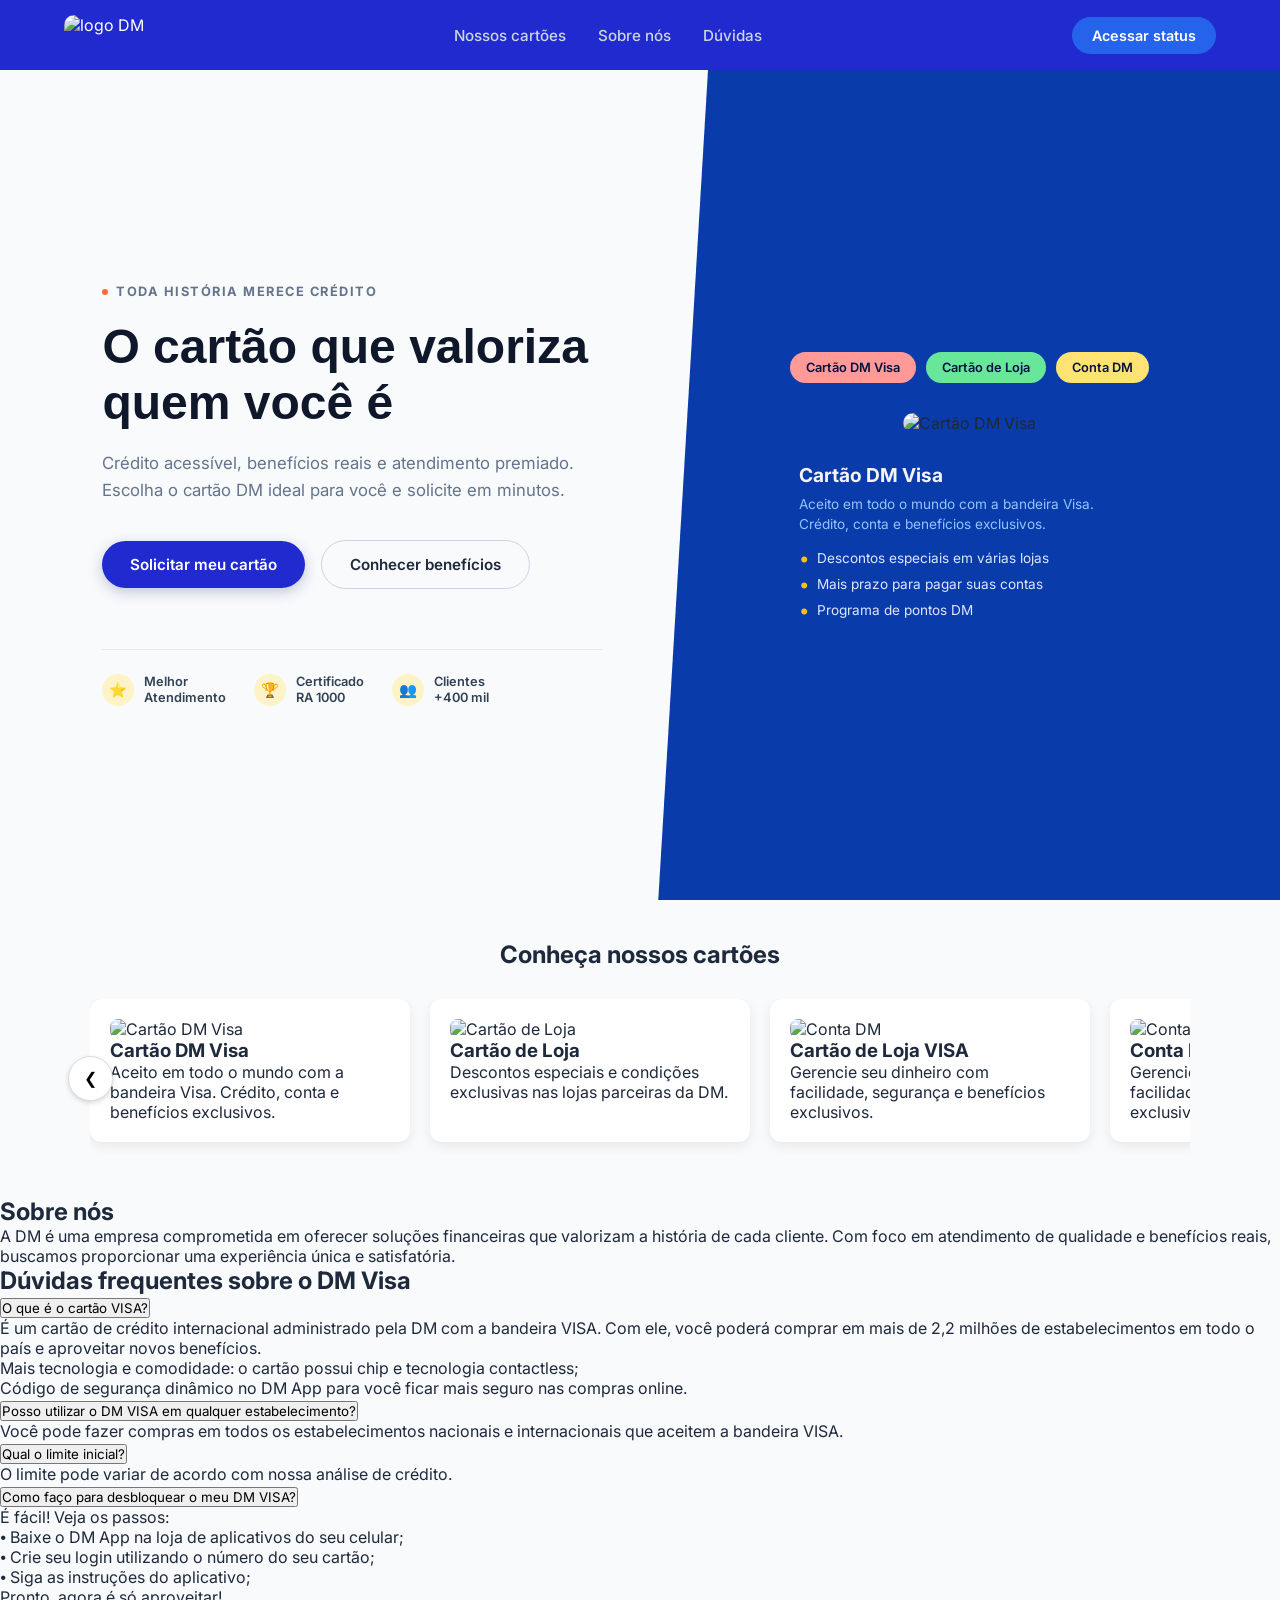
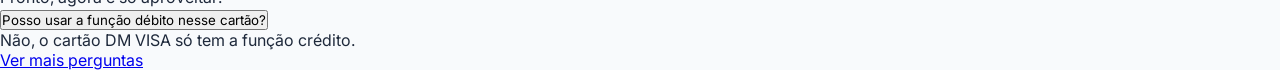
==== index.html @ 7e62d8a1 "add css add index.html" ====
<!DOCTYPE html>
<html lang="pt-BR">
<head>
    <meta charset="UTF-8">
    <meta name="viewport" content="width=device-width, initial-scale=1.0">
    <title>DM - O Cartão que valoriza quem você é</title>
    <link href="https://fonts.googleapis.com/css2?family=Inter:wght@400;500;600;700;800&display=swap" rel="stylesheet">
    <link rel="stylesheet" href="css/style.css">
</head>
<body>

    <!-- CABEÇALHO -->
    <header>
        <div class="logo">
             <img src="https://play-lh.googleusercontent.com/lzoSveaHXSO1BCWYEhKNGe4FFcyR73F9X3-5uPkH0ofuK0oXLhayqTXjYG6NxgjsoqS7BcqHV-mHKTRa25U2" alt="logo DM" class="logo-img">
        </div>

        <nav>
            <ul>
                <li><a href="#"> Nossos cartões</a></li>
                <li><a href="#">Sobre nós</a></li>
                <li><a href="#">Dúvidas</a></li>
            </ul>
        </nav>

        <button class="btn-header">Acessar status</button>
    </header>

    <!-- CONTEÚDO PRINCIPAL / HERO -->
    <main class="hero">
        <section class="hero-left">
            <div class="tagline">
                <span class="tagline-dot"></span>
                TODA HISTÓRIA MERECE CRÉDITO
            </div>

            <h1 class="hero-title">O cartão que valoriza quem você é</h1>

            <p class="hero-subtitle">
                Crédito acessível, benefícios reais e atendimento premiado. Escolha o cartão DM ideal para você e solicite em minutos.
            </p>

            <div class="cta-group">
                <a href="#" class="btn-primary">Solicitar meu cartão</a>
                <a href="#" class="btn-secondary">Conhecer benefícios</a>
            </div>

            <div class="trust-badges">
                <div class="badge-item">
                    <div class="badge-icon">⭐</div>
                    <div class="badge-text">Melhor<br>Atendimento</div>
                </div>
                <div class="badge-item">
                    <div class="badge-icon">🏆</div>
                    <div class="badge-text">Certificado<br>RA 1000</div>
                </div>
                <div class="badge-item">
                    <div class="badge-icon">👥</div>
                    <div class="badge-text">Clientes<br>+400 mil</div>
                </div>
            </div>
        </section>

        <!-- Lado Direito (Preview do Cartão) -->
        <section class="hero-right">
            <!-- Tabs -->
            <div class="card-tabs">
                <button class="tab-btn orange">Cartão DM Visa</button>
                <button class="tab-btn dark">Cartão de Loja</button>
                <button class="tab-btn green">Conta DM</button>
            </div>

            <!-- Visual do Cartão -->
            <div class="card-preview">
                <img src="https://www.vocedm.com.br/portal/wp-content/uploads/2025/08/cartao-3d-02.png" alt="Cartão DM Visa" class="card-image">
            </div>

            <!-- Informações / Vantagens do Cartão -->
            <div class="card-details-box">
                <h3>Cartão DM Visa</h3>
                <p>Aceito em todo o mundo com a bandeira Visa. Crédito, conta e benefícios exclusivos.</p>
                <ul class="card-benefits-list">
                    <li>Descontos especiais em várias lojas</li>
                    <li>Mais prazo para pagar suas contas</li>
                    <li>Programa de pontos DM</li>
                </ul>
            </div>
        </section>
    </main>
    <section class="cartoes">
    <div class="cartoes-container">
        <h2>Conheça nossos cartões</h2>
        
        <div class="carousel-wrapper">
            <button class="carousel-btn prev-btn" aria-label="Anterior">&#10094;</button>
            
            <div class="cartoes-carousel">
                <div class="cartao-item">
                    <img src="https://blog.dmcard.com.br/wp-content/uploads/2025/03/A024983-Blog-DM-Capa-Visa_Prancheta-1-1040x400.png" alt="Cartão DM Visa" class="cartao-img">
                    <h3>Cartão DM Visa</h3>
                    <p>Aceito em todo o mundo com a bandeira Visa. Crédito, conta e benefícios exclusivos.</p>
                </div>
                <div class="cartao-item">
                    <img src="https://blog.dmcard.com.br/wp-content/uploads/2023/10/Como-posso-fazer-um-cartao-de-credito-para-minha-loja-conheca-o-cartao-de-loja-DM-vocedm.png" alt="Cartão de Loja" class="cartao-img">
                    <h3>Cartão de Loja</h3>
                    <p>Descontos especiais e condições exclusivas nas lojas parceiras da DM.</p>
                </div>
                <div class="cartao-item">
                    <img src="https://www.vocedm.com.br/portal/wp-content/uploads/2025/08/conta-dm-3d.png" alt="Conta DM" class="cartao-img">
                    <h3>Cartão de Loja VISA</h3>
                    <p>Gerencie seu dinheiro com facilidade, segurança e benefícios exclusivos.</p>
                </div>
                <div class="cartao-item">
                    <img src="https://media.plusdin.com.br/uploads/2026/03/DM-Card.png" alt="Conta DM" class="cartao-img">
                    <h3>Conta DM</h3>
                    <p>Gerencie seu dinheiro com facilidade, segurança e benefícios exclusivos.</p>
                </div>
            </div>
    </div>
</section>
    <section class="sobre">
        <div class="sobre-container">
            <h2>Sobre nós</h2>
            <p>A DM é uma empresa comprometida em oferecer soluções financeiras que valorizam a história de cada cliente. Com foco em atendimento de qualidade e benefícios reais, buscamos proporcionar uma experiência única e satisfatória.</p>
        </div>
    </section>
    <section class="faq">
        <div class="container">
            <div class="section-title title-md">
                <h2>Dúvidas frequentes sobre o DM Visa</h2>
            </div>

                            <div class="accordion" id="faqAccordion">
                                        <div class="accordion-item">
                        <h3 class="accordion-header">
                            <button class="accordion-button collapsed" type="button" data-bs-toggle="collapse" data-bs-target="#collapse-873" aria-expanded="false" aria-controls="collapse-873">
                                O que é o cartão VISA?                            </button>
                        </h3>
                        <div id="collapse-873" class="accordion-collapse collapse" data-bs-parent="#faqAccordion">
                            <div class="accordion-body">
                                
<p class="wp-block-paragraph">É um cartão de crédito internacional administrado pela DM com a bandeira VISA. Com ele, você poderá comprar em mais de 2,2 milhões de estabelecimentos em todo o país e aproveitar novos benefícios.</p>



<ul class="wp-block-list">
<li>Mais tecnologia e comodidade: o cartão possui chip e tecnologia contactless;</li>



<li>Código de segurança dinâmico no DM App para você ficar mais seguro nas compras online.</li>
</ul>
                            </div>
                        </div>
                    </div>
                                        <div class="accordion-item">
                        <h3 class="accordion-header">
                            <button class="accordion-button collapsed" type="button" data-bs-toggle="collapse" data-bs-target="#collapse-974" aria-expanded="false" aria-controls="collapse-974">
                                Posso utilizar o DM VISA em qualquer estabelecimento?                            </button>
                        </h3>
                        <div id="collapse-974" class="accordion-collapse collapse" data-bs-parent="#faqAccordion">
                            <div class="accordion-body">
                                
<p class="wp-block-paragraph">Você pode fazer compras em todos os estabelecimentos nacionais e internacionais que aceitem a bandeira VISA.</p>
                            </div>
                        </div>
                    </div>
                                        <div class="accordion-item">
                        <h3 class="accordion-header">
                            <button class="accordion-button collapsed" type="button" data-bs-toggle="collapse" data-bs-target="#collapse-984" aria-expanded="false" aria-controls="collapse-984">
                                Qual o limite inicial?                            </button>
                        </h3>
                        <div id="collapse-984" class="accordion-collapse collapse" data-bs-parent="#faqAccordion">
                            <div class="accordion-body">
                                
<p class="wp-block-paragraph">O limite pode variar de acordo com nossa análise de crédito.</p>
                            </div>
                        </div>
                    </div>
                                        <div class="accordion-item">
                        <h3 class="accordion-header">
                            <button class="accordion-button collapsed" type="button" data-bs-toggle="collapse" data-bs-target="#collapse-976" aria-expanded="false" aria-controls="collapse-976">
                                Como faço para desbloquear o meu DM VISA?                            </button>
                        </h3>
                        <div id="collapse-976" class="accordion-collapse collapse" data-bs-parent="#faqAccordion">
                            <div class="accordion-body">
                                
<p class="wp-block-paragraph">É fácil! Veja os passos:</p>



<p class="wp-block-paragraph">⦁ Baixe o DM App na loja de aplicativos do seu celular;</p>



<p class="wp-block-paragraph">⦁ Crie seu login utilizando o número do seu cartão;</p>



<p class="wp-block-paragraph">⦁ Siga as instruções do aplicativo;</p>



<p class="wp-block-paragraph">Pronto, agora é só aproveitar!</p>
                            </div>
                        </div>
                    </div>
                                        <div class="accordion-item">
                        <h3 class="accordion-header">
                            <button class="accordion-button collapsed" type="button" data-bs-toggle="collapse" data-bs-target="#collapse-980" aria-expanded="false" aria-controls="collapse-980">
                                Posso usar a função débito nesse cartão?                            </button>
                        </h3>
                        <div id="collapse-980" class="accordion-collapse collapse" data-bs-parent="#faqAccordion">
                            <div class="accordion-body">
                                
<p class="wp-block-paragraph">Não, o cartão DM VISA só tem a função crédito.</p>
                            </div>
                        </div>
                    </div>
                                    </div>
                        
            <script type="application/ld+json">{"@context":"https://schema.org","@type":"FAQPage","mainEntity":[{"@type":"Question","name":"O que é o cartão VISA?","acceptedAnswer":{"@type":"Answer","text":"É um cartão de crédito internacional administrado pela DM com a bandeira VISA. Com ele, você poderá comprar em mais de 2,2 milhões de estabelecimentos em todo o país e aproveitar novos benefícios.\n\n\n\n\nMais tecnologia e comodidade: o cartão possui chip e tecnologia contactless;\n\n\n\nCódigo de segurança dinâmico no DM App para você ficar mais seguro nas compras online."}},{"@type":"Question","name":"Posso utilizar o DM VISA em qualquer estabelecimento?","acceptedAnswer":{"@type":"Answer","text":"Você pode fazer compras em todos os estabelecimentos nacionais e internacionais que aceitem a bandeira VISA."}},{"@type":"Question","name":"Qual o limite inicial?","acceptedAnswer":{"@type":"Answer","text":"O limite pode variar de acordo com nossa análise de crédito."}},{"@type":"Question","name":"Como faço para desbloquear o meu DM VISA?","acceptedAnswer":{"@type":"Answer","text":"É fácil! Veja os passos:\n\n\n\n⦁ Baixe o DM App na loja de aplicativos do seu celular;\n\n\n\n⦁ Crie seu login utilizando o número do seu cartão;\n\n\n\n⦁ Siga as instruções do aplicativo;\n\n\n\nPronto, agora é só aproveitar!"}},{"@type":"Question","name":"Posso usar a função débito nesse cartão?","acceptedAnswer":{"@type":"Answer","text":"Não, o cartão DM VISA só tem a função crédito."}}]}</script>

                                <div class="text-center mt-4">
                        <a href="https://www.vocedm.com.br/portal/categoria-faq/cartao-visa/" target="_blank" class="btn btn-blue">Ver mais perguntas</a>
                    </div>
                        </div>
    </section>
</body>
</html>
---- css/style.css ----
* {
    margin: 0;
    padding: 0;
    box-sizing: border-box;
    font-family: 'Inter', sans-serif;
}

:root {
    --bg-dark-blue: #1B2B6B;
    --primary-blue: #0A3BAA;
    --accent-blue: #2563EB;
    --light-bg: #F8FAFC;
    --text-dark: #1E293B;
    --text-muted: #64748B;
    --accent-orange: #FF6B35;
    --accent-yellow: #FFC107;
    --accent-green: #22C55E;
}

body {
    background-color: var(--light-bg);
    color: var(--text-dark);
    min-height: 100vh;
    display: flex;
    flex-direction: column;
    overflow-x: hidden;
}

/* --- HEADER / NAVBAR --- */
header {
    background-color: #212acf;
    height: 70px;
    display: flex;
    align-items: center;
    justify-content: space-between;
    padding: 0 5%;
    color: white;
    z-index: 10;
}

.logo {
    display: flex;
    align-items: center;
}

.logo-img {
    height: 40px; 
    width: auto;
    object-fit: contain;
    display: block;
    border-radius: 10px;
}

nav ul {
    display: flex;
    list-style: none;
    gap: 32px;
}

nav a {
    color: #CBD5E1;
    text-decoration: none;
    font-size: 0.95rem;
    font-weight: 500;
    transition: color 0.2s;
}

nav a:hover {
    color: #22C55E;
}

.btn-header {
    background-color: var(--accent-blue);
    color: white;
    border: none;
    padding: 10px 20px;
    border-radius: 50px;
    font-weight: 600;
    font-size: 0.9rem;
    cursor: pointer;
    transition: background 0.2s;
}

.btn-header:hover {
    background-color: #e76a7b;
}

/* --- HERO SECTION --- */
.hero {
    display: flex;
    flex: 1;
    position: relative;
    min-height: calc(100vh - 70px);
    font-family: 'Catamaran', sans-serif;
}

/* Coluna da Esquerda (Clara) */
.hero-left {
    flex: 1.1;
    padding: 80px 5% 60px 8%;
    display: flex;
    flex-direction: column;
    justify-content: center;
    z-index: 2;
    font-family:'Catamaran', sans-serif;
}

.tagline {
    display: inline-flex;
    align-items: center;
    gap: 8px;
    font-size: 0.8rem;
    font-weight: 700;
    letter-spacing: 1.5px;
    color: var(--text-muted);
    text-transform: uppercase;
    margin-bottom: 20px;
}

.tagline-dot {
    width: 6px;
    height: 6px;
    background-color: var(--accent-orange);
    border-radius: 50%;
}

.hero-title {
    font-size: 3rem;
    font-weight: 800;
    line-height: 1.15;
    color: #0F172A;
    margin-bottom: 20px;
    font-family:'Catamaran', sans-serif;
    max-width: 520px;
}

.hero-subtitle {
    font-size: 1.05rem;
    color: var(--text-muted);
    line-height: 1.6;
    margin-bottom: 36px;
    max-width: 480px;
}

.cta-group {
    display: flex;
    align-items: center;
    gap: 16px;
    margin-bottom: 60px;
}

.btn-primary {
    background-color:#212acf;
    color: white;
    padding: 14px 28px;
    border-radius: 50px;
    font-weight: 600;
    font-size: 0.95rem;
    text-decoration: none;
    transition: transform 0.2s, background-color 0.2s;
    box-shadow: 0 4px 14px rgba(27, 43, 107, 0.25);
}

.btn-primary:hover {
    background-color: #22C55E;
    transform: translateY(-2px);
}

.btn-secondary {
    background-color: transparent;
    color: var(--text-dark);
    border: 1px solid #CBD5E1;
    padding: 14px 28px;
    border-radius: 50px;
    font-weight: 600;
    font-size: 0.95rem;
    text-decoration: none;
    transition: background 0.2s, border-color 0.2s;
}

.btn-secondary:hover {
    background-color: #F1F5F9;
    border-color: #94A3B8;
}

/* Trust Badges */
.trust-badges {
    display: flex;
    align-items: center;
    gap: 28px;
    border-top: 1px solid #E2E8F0;
    padding-top: 24px;
    max-width: 500px;
}

.badge-item {
    display: flex;
    align-items: center;
    gap: 10px;
}

.badge-icon {
    width: 32px;
    height: 32px;
    border-radius: 50%;
    background-color: #FEF3C7;
    display: flex;
    align-items: center;
    justify-content: center;
    font-size: 0.9rem;
}

.badge-text {
    font-size: 0.8rem;
    font-weight: 600;
    color: #334155;
    line-height: 1.2;
}

/* Coluna da Direita (Azul com Corte Diagonal) */
.hero-right {
    flex: 1;
    background-color: var(--primary-blue);
    position: relative;
    padding: 60px 5% 60px 5%;
    display: flex;
    flex-direction: column;
    align-items: center;
    justify-content: center;
    clip-path: polygon(8% 0, 100% 0, 100% 100%, 0% 100%);
    margin-left: -4%;
    font-family:'Catamaran', sans-serif;
}

/* Tabs de Seleção */
.card-tabs {
    display: flex;
    gap: 10px;
    margin-bottom: 30px;
    z-index: 2;
}

.tab-btn {
    padding: 8px 16px;
    border-radius: 50px;
    font-size: 0.8rem;
    font-weight: 600;
    border: none;
    cursor: pointer;
    transition: all 0.2s;
}

.tab-btn.orange {
    background-color: #ff9a98;
    color: rgb(2, 19, 65);
}

.tab-btn.dark {
    background-color: #68e69a;
    color:  rgb(2, 19, 65);
}

.tab-btn.green {
    background-color:#ffe372;
    color:  rgb(2, 19, 65);
}

/* Mockup do Cartão */

.card-image {
    width: 100%;
    height: 100%;
    object-fit: cover;
    border-radius: 16px;
}
.card-badge-popular {
    position: absolute;
    top: 20px;
    left: 20px;
    background-color:#212acf;
    color: #e9ebf0;
    font-size: 0.65rem;
    font-weight: 800;
    padding: 4px 8px;
    border-radius: 4px;
    text-transform: uppercase;
    letter-spacing: 0.5px;
}


/* Informações do Cartão Selecionado */
.card-details-box {
    width: 340px;
    color: rgb(245, 243, 243);
    z-index: 2;
}

.card-details-box h3 {
    font-size: 1.2rem;
    font-weight: 700;
    margin-bottom: 8px;
    margin-top: 30px;
}

.card-details-box p {
    font-size: 0.85rem;
    color: #93C5FD;
    line-height: 1.4;
    margin-bottom: 16px;
}

.card-benefits-list {
    list-style: none;
    display: flex;
    flex-direction: column;
    gap: 10px;
}

.card-benefits-list li {
    font-size: 0.85rem;
    color: #E0E7FF;
    display: flex;
    align-items: center;
    gap: 8px;
}

.card-benefits-list li::before {
    content: "•";
    color: var(--accent-yellow);
    font-size: 1.2rem;
    line-height: 0;
}

/* Responsividade Básica */
@media (max-width: 900px) {
    .hero {
        flex-direction: column;
    }

    .hero-right {
        clip-path: none;
        margin-left: 0;
        padding: 60px 20px;
    }

    .hero-left {
        padding: 40px 20px;
    }

    .hero-title {
        font-size: 2.2rem;
    }

    nav ul {
        display: none;
    }
}

.cartoes {
    padding: 40px 20px;
    font-family: Arial, sans-serif;
}

.cartoes-container {
    max-width: 1100px;
    margin: 0 auto;
    text-align: center;
}

.carousel-wrapper {
    position: relative;
    display: flex;
    align-items: center;
    margin-top: 30px;
}

.cartoes-carousel {
    display: flex;
    gap: 20px;
    overflow-x: auto;
    scroll-snap-type: x mandatory;
    scroll-behavior: smooth;
    width: 100%;
    padding-bottom: 15px;
    scrollbar-width: none; /* Esconde a barra de rolagem no Firefox */
}

/* Esconde a barra de rolagem no Chrome, Safari e Opera */
.cartoes-carousel::-webkit-scrollbar {
    display: none;
}

.cartao-item {
    flex: 0 0 320px; /* Largura fixa de cada cartão no carrossel */
    scroll-snap-align: start;
    background: #ffffff;
    border-radius: 12px;
    padding: 20px;
    box-shadow: 0 4px 12px rgba(0, 0, 0, 0.08);
    text-align: left;
    box-sizing: border-box;
}

.cartao-img {
    width: 100%;
    height: auto;
    border-radius: 8px;
    object-fit: cover;
}

/* Botões do carrossel */
.carousel-btn {
    background-color: #ffffff;
    border: 1px solid #ddd;
    border-radius: 50%;
    width: 45px;
    height: 45px;
    cursor: pointer;
    font-size: 16px;
    display: flex;
    align-items: center;
    justify-content: center;
    position: absolute;
    z-index: 10;
    box-shadow: 0 2px 5px rgba(0,0,0,0.15);
    transition: background 0.2s;
}

.carousel-btn:hover {
    background-color: #f5f5f5;
}

.prev-btn {
    left: -22px;
}

.next-btn {
    right: -22px;
}

/* Responsividade para celulares */
@media (max-width: 768px) {
    .cartao-item {
        flex: 0 0 85%; /* No celular o cartão ocupa boa parte da tela para rolar arrastando */
    }
    .prev-btn, .next-btn {
        display: none; /* Oculta as setas em telas touch, permitindo arrastar com o dedo */
    }
}
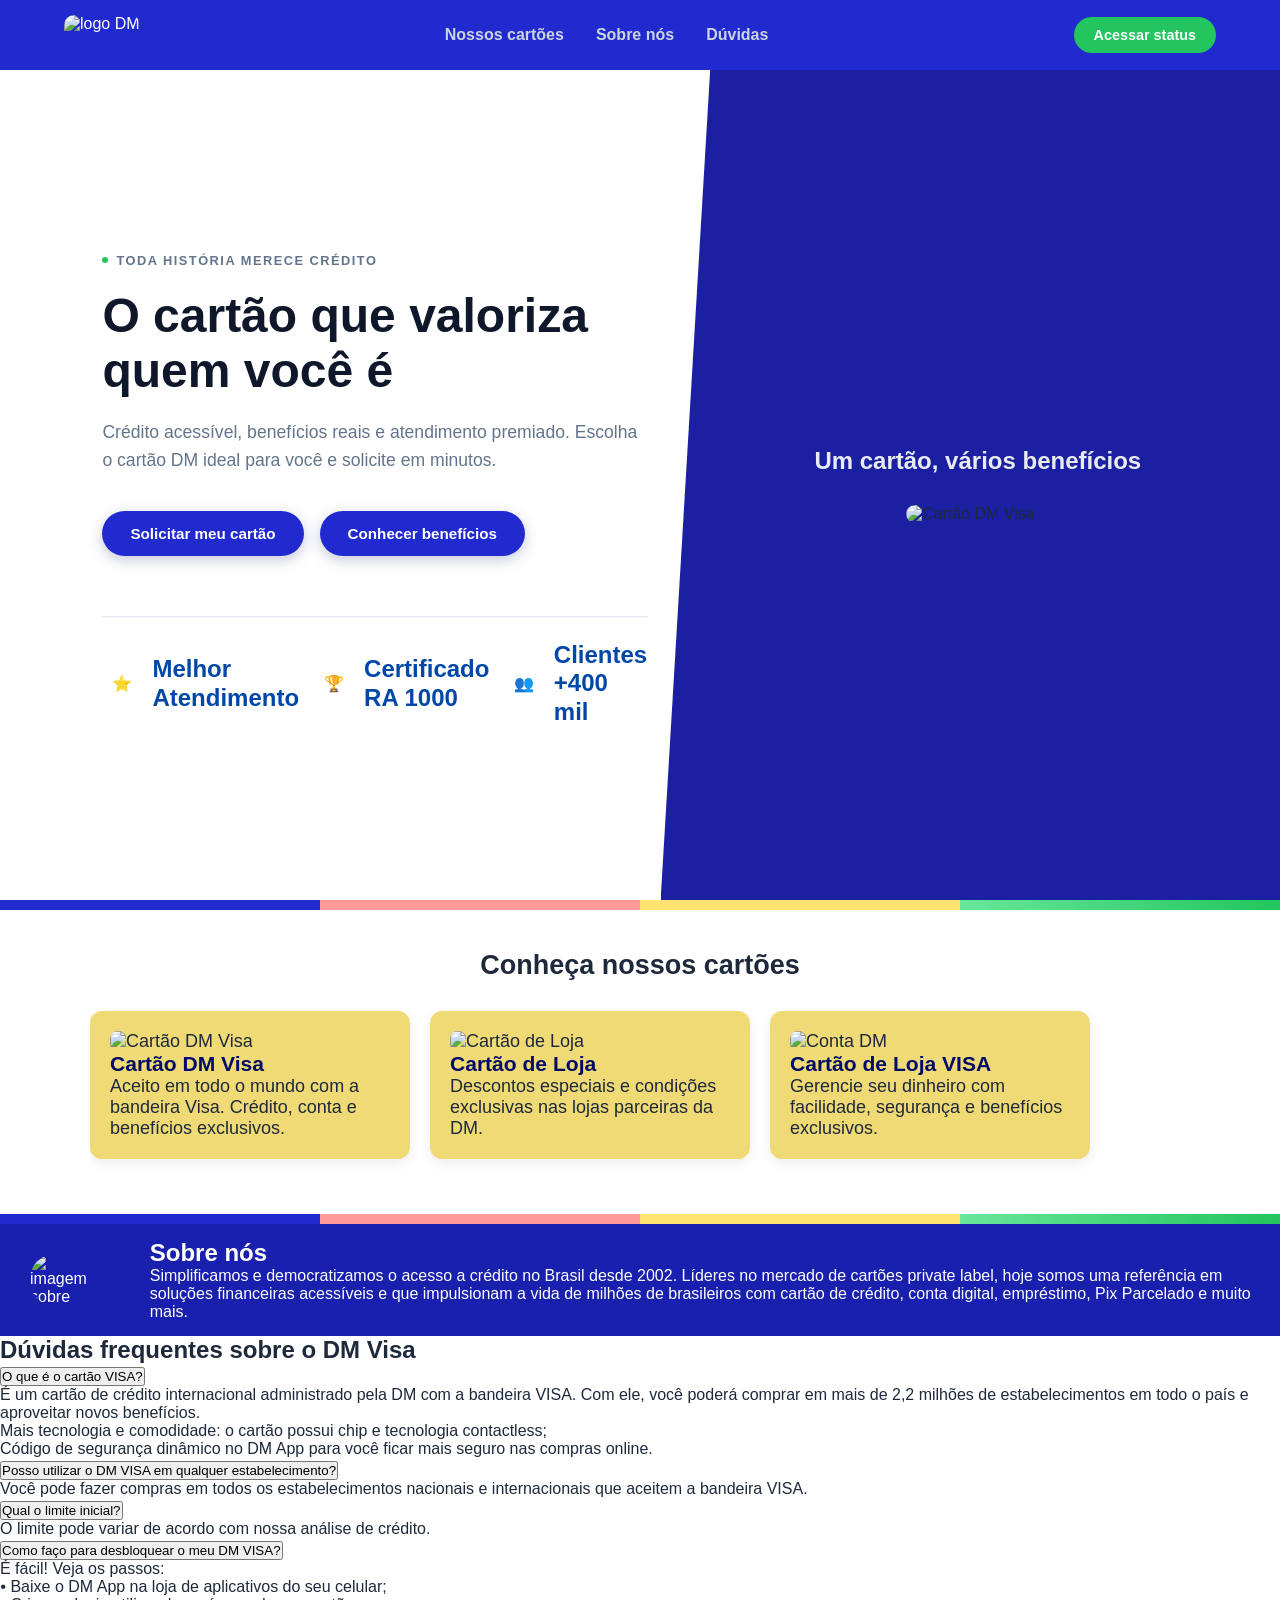
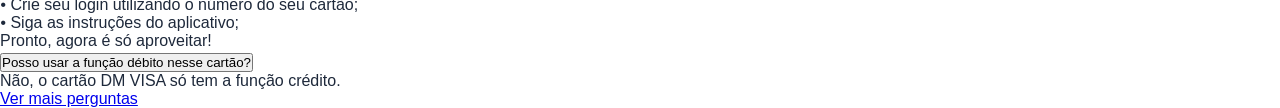
==== commit f5bc3df3: "add new cod index.html" ====
--- a/index.html
+++ b/index.html
@@ -65,63 +65,44 @@
         <section class="hero-right">
             <!-- Tabs -->
             <div class="card-tabs">
-                <button class="tab-btn orange">Cartão DM Visa</button>
-                <button class="tab-btn dark">Cartão de Loja</button>
-                <button class="tab-btn green">Conta DM</button>
-            </div>
-
+               <h1> Um cartão, vários benefícios </h1>
+            </div>
             <!-- Visual do Cartão -->
             <div class="card-preview">
                 <img src="https://www.vocedm.com.br/portal/wp-content/uploads/2025/08/cartao-3d-02.png" alt="Cartão DM Visa" class="card-image">
             </div>
-
-            <!-- Informações / Vantagens do Cartão -->
-            <div class="card-details-box">
-                <h3>Cartão DM Visa</h3>
-                <p>Aceito em todo o mundo com a bandeira Visa. Crédito, conta e benefícios exclusivos.</p>
-                <ul class="card-benefits-list">
-                    <li>Descontos especiais em várias lojas</li>
-                    <li>Mais prazo para pagar suas contas</li>
-                    <li>Programa de pontos DM</li>
-                </ul>
-            </div>
         </section>
     </main>
+    <div class="linha-colorida"></div>
     <section class="cartoes">
     <div class="cartoes-container">
         <h2>Conheça nossos cartões</h2>
-        
         <div class="carousel-wrapper">
-            <button class="carousel-btn prev-btn" aria-label="Anterior">&#10094;</button>
-            
             <div class="cartoes-carousel">
                 <div class="cartao-item">
-                    <img src="https://blog.dmcard.com.br/wp-content/uploads/2025/03/A024983-Blog-DM-Capa-Visa_Prancheta-1-1040x400.png" alt="Cartão DM Visa" class="cartao-img">
+                    <img src="https://fusoesaquisicoes.com/wp-content/uploads/2024/03/dm-card.webp" alt="Cartão DM Visa" class="cartao-img">
                     <h3>Cartão DM Visa</h3>
                     <p>Aceito em todo o mundo com a bandeira Visa. Crédito, conta e benefícios exclusivos.</p>
                 </div>
                 <div class="cartao-item">
-                    <img src="https://blog.dmcard.com.br/wp-content/uploads/2023/10/Como-posso-fazer-um-cartao-de-credito-para-minha-loja-conheca-o-cartao-de-loja-DM-vocedm.png" alt="Cartão de Loja" class="cartao-img">
+                    <img src="https://www.vocedm.com.br/portal/wp-content/uploads/2025/07/9a26a5da3215b70134a5320cec772058909e1222.png" alt="Cartão de Loja" class="cartao-img">
                     <h3>Cartão de Loja</h3>
                     <p>Descontos especiais e condições exclusivas nas lojas parceiras da DM.</p>
                 </div>
                 <div class="cartao-item">
-                    <img src="https://www.vocedm.com.br/portal/wp-content/uploads/2025/08/conta-dm-3d.png" alt="Conta DM" class="cartao-img">
-                    <h3>Cartão de Loja VISA</h3>
-                    <p>Gerencie seu dinheiro com facilidade, segurança e benefícios exclusivos.</p>
-                </div>
-                <div class="cartao-item">
-                    <img src="https://media.plusdin.com.br/uploads/2026/03/DM-Card.png" alt="Conta DM" class="cartao-img">
-                    <h3>Conta DM</h3>
-                    <p>Gerencie seu dinheiro com facilidade, segurança e benefícios exclusivos.</p>
+                       <img src="https://www.vocedm.com.br/portal/wp-content/uploads/2025/07/16c6244ca6f5c9f27439acc723316f53132eff48.png" alt="Conta DM" class="cartao-img">
+                 <h3>Cartão de Loja VISA</h3>
+                 <p>Gerencie seu dinheiro com facilidade, segurança e benefícios exclusivos.</p>
                 </div>
             </div>
     </div>
 </section>
+<div class="linha-colorida"></div>
     <section class="sobre">
+               <img src="https://www.vocedm.com.br/portal/wp-content/uploads/2025/06/ALT4699@075x.jpg" alt="imagem sobre" class="sobre-img">
         <div class="sobre-container">
             <h2>Sobre nós</h2>
-            <p>A DM é uma empresa comprometida em oferecer soluções financeiras que valorizam a história de cada cliente. Com foco em atendimento de qualidade e benefícios reais, buscamos proporcionar uma experiência única e satisfatória.</p>
+            <p> Simplificamos e democratizamos o acesso a crédito no Brasil desde 2002. Líderes no mercado de cartões private label, hoje somos uma referência em soluções financeiras acessíveis e que impulsionam a vida de milhões de brasileiros com cartão de crédito, conta digital, empréstimo, Pix Parcelado e muito mais.</p>
         </div>
     </section>
     <section class="faq">
--- a/css/style.css
+++ b/css/style.css
@@ -2,14 +2,13 @@
     margin: 0;
     padding: 0;
     box-sizing: border-box;
-    font-family: 'Inter', sans-serif;
+    font-family: 'Catamaran', sans-serif;
 }
 
 :root {
     --bg-dark-blue: #1B2B6B;
     --primary-blue: #0A3BAA;
     --accent-blue: #2563EB;
-    --light-bg: #F8FAFC;
     --text-dark: #1E293B;
     --text-muted: #64748B;
     --accent-orange: #FF6B35;
@@ -29,6 +28,7 @@
 /* --- HEADER / NAVBAR --- */
 header {
     background-color: #212acf;
+    font-family: 'Catamaran', sans-serif;;
     height: 70px;
     display: flex;
     align-items: center;
@@ -59,19 +59,21 @@
 
 nav a {
     color: #CBD5E1;
-    text-decoration: none;
-    font-size: 0.95rem;
-    font-weight: 500;
+    text-decoration:none;
+    font-size: 1rem;
+    font-weight: bold;
     transition: color 0.2s;
+     font-family: 'Catamaran', sans-serif;
 }
 
 nav a:hover {
-    color: #22C55E;
+    color: #ffe372;
 }
 
 .btn-header {
-    background-color: var(--accent-blue);
+    background-color:#22C55E;
     color: white;
+    font-family: 'Catamaran', sans-serif;
     border: none;
     padding: 10px 20px;
     border-radius: 50px;
@@ -82,7 +84,8 @@
 }
 
 .btn-header:hover {
-    background-color: #e76a7b;
+    background-color: #29ad07;
+     color:#ffffff
 }
 
 /* --- HERO SECTION --- */
@@ -91,12 +94,12 @@
     flex: 1;
     position: relative;
     min-height: calc(100vh - 70px);
-    font-family: 'Catamaran', sans-serif;
+    font-family: 'Catamaran', sans-serif; 
 }
 
 /* Coluna da Esquerda (Clara) */
 .hero-left {
-    flex: 1.1;
+    flex: 0.7;
     padding: 80px 5% 60px 8%;
     display: flex;
     flex-direction: column;
@@ -120,8 +123,9 @@
 .tagline-dot {
     width: 6px;
     height: 6px;
-    background-color: var(--accent-orange);
+    background-color: #22C55E;
     border-radius: 50%;
+    font-family: 'Catamaran', sans-serif;
 }
 
 .hero-title {
@@ -131,15 +135,16 @@
     color: #0F172A;
     margin-bottom: 20px;
     font-family:'Catamaran', sans-serif;
-    max-width: 520px;
+    max-width: 600px;
 }
 
 .hero-subtitle {
-    font-size: 1.05rem;
+    font-size: 1.10rem;
     color: var(--text-muted);
     line-height: 1.6;
     margin-bottom: 36px;
-    max-width: 480px;
+    max-width: 600px;
+    font-family: 'Catamaran', sans-serif;
 }
 
 .cta-group {
@@ -167,19 +172,19 @@
 }
 
 .btn-secondary {
-    background-color: transparent;
-    color: var(--text-dark);
-    border: 1px solid #CBD5E1;
+    background-color:#212acf;
+    color: white;
     padding: 14px 28px;
     border-radius: 50px;
     font-weight: 600;
     font-size: 0.95rem;
     text-decoration: none;
-    transition: background 0.2s, border-color 0.2s;
+    transition: transform 0.2s, background-color 0.2s;
+    box-shadow: 0 4px 14px rgba(27, 43, 107, 0.25);
 }
 
 .btn-secondary:hover {
-    background-color: #F1F5F9;
+    background-color:#ff9a98;
     border-color: #94A3B8;
 }
 
@@ -187,10 +192,11 @@
 .trust-badges {
     display: flex;
     align-items: center;
-    gap: 28px;
+    gap: 15px;
     border-top: 1px solid #E2E8F0;
     padding-top: 24px;
-    max-width: 500px;
+    max-width: 800px;
+    margin-bottom: 10px;
 }
 
 .badge-item {
@@ -200,27 +206,26 @@
 }
 
 .badge-icon {
-    width: 32px;
-    height: 32px;
+    width: 40px;
+    height: 60px;
     border-radius: 50%;
-    background-color: #FEF3C7;
     display: flex;
     align-items: center;
     justify-content: center;
-    font-size: 0.9rem;
+    font-size: 1.0rem;
 }
 
 .badge-text {
-    font-size: 0.8rem;
+    font-size: 1.5rem;
     font-weight: 600;
-    color: #334155;
+    color: #0147a8;
     line-height: 1.2;
 }
 
 /* Coluna da Direita (Azul com Corte Diagonal) */
 .hero-right {
-    flex: 1;
-    background-color: var(--primary-blue);
+    flex: 1.5;
+    background-color:#1a20a1;
     position: relative;
     padding: 60px 5% 60px 5%;
     display: flex;
@@ -231,46 +236,21 @@
     margin-left: -4%;
     font-family:'Catamaran', sans-serif;
 }
-
-/* Tabs de Seleção */
 .card-tabs {
     display: flex;
     gap: 10px;
+    color: #e9ebf0;
     margin-bottom: 30px;
+    margin-left: 15px;
     z-index: 2;
 }
-
-.tab-btn {
-    padding: 8px 16px;
-    border-radius: 50px;
-    font-size: 0.8rem;
-    font-weight: 600;
-    border: none;
-    cursor: pointer;
-    transition: all 0.2s;
-}
-
-.tab-btn.orange {
-    background-color: #ff9a98;
-    color: rgb(2, 19, 65);
-}
-
-.tab-btn.dark {
-    background-color: #68e69a;
-    color:  rgb(2, 19, 65);
-}
-
-.tab-btn.green {
-    background-color:#ffe372;
-    color:  rgb(2, 19, 65);
-}
-
-/* Mockup do Cartão */
 
 .card-image {
     width: 100%;
-    height: 100%;
-    object-fit: cover;
+    height: 560px;
+    max-width: fit-content;
+    justify-content: center;
+    object-fit: contain;
     border-radius: 16px;
 }
 .card-badge-popular {
@@ -279,7 +259,7 @@
     left: 20px;
     background-color:#212acf;
     color: #e9ebf0;
-    font-size: 0.65rem;
+    font-size: 1rem;
     font-weight: 800;
     padding: 4px 8px;
     border-radius: 4px;
@@ -287,49 +267,17 @@
     letter-spacing: 0.5px;
 }
 
-
-/* Informações do Cartão Selecionado */
-.card-details-box {
-    width: 340px;
-    color: rgb(245, 243, 243);
-    z-index: 2;
-}
-
-.card-details-box h3 {
-    font-size: 1.2rem;
-    font-weight: 700;
-    margin-bottom: 8px;
-    margin-top: 30px;
-}
-
-.card-details-box p {
-    font-size: 0.85rem;
-    color: #93C5FD;
-    line-height: 1.4;
-    margin-bottom: 16px;
-}
-
-.card-benefits-list {
-    list-style: none;
-    display: flex;
-    flex-direction: column;
-    gap: 10px;
-}
-
-.card-benefits-list li {
-    font-size: 0.85rem;
-    color: #E0E7FF;
-    display: flex;
-    align-items: center;
-    gap: 8px;
-}
-
-.card-benefits-list li::before {
-    content: "•";
-    color: var(--accent-yellow);
-    font-size: 1.2rem;
-    line-height: 0;
-}
+.linha-colorida {
+    height: 10px; /* Altura da linha */
+    width: 100%; /* Largura total da tela */
+    background: linear-gradient(
+      to right,
+      #212acf 0%,   #212acf 25%,  
+      #ff9a98 25%,  #ff9a98 50%,  
+      #ffe372 50%,  #ffe372 75%,  
+      #68e69a 75%,  #22c55e 100%  
+    );
+  }
 
 /* Responsividade Básica */
 @media (max-width: 900px) {
@@ -358,13 +306,18 @@
 
 .cartoes {
     padding: 40px 20px;
-    font-family: Arial, sans-serif;
-}
-
+    font-family:'Catamaran', sans-serif;
+}
 .cartoes-container {
     max-width: 1100px;
     margin: 0 auto;
+    h3{
+        color: #000b68;
+        font-family: 'Catamaran', sans-serif;
+    }
     text-align: center;
+    font-family:'Catamaran', sans-serif;
+    font-size: large;
 }
 
 .carousel-wrapper {
@@ -385,57 +338,26 @@
     scrollbar-width: none; /* Esconde a barra de rolagem no Firefox */
 }
 
-/* Esconde a barra de rolagem no Chrome, Safari e Opera */
-.cartoes-carousel::-webkit-scrollbar {
-    display: none;
-}
 
 .cartao-item {
     flex: 0 0 320px; /* Largura fixa de cada cartão no carrossel */
     scroll-snap-align: start;
-    background: #ffffff;
+    background: #f0da76;
     border-radius: 12px;
     padding: 20px;
     box-shadow: 0 4px 12px rgba(0, 0, 0, 0.08);
     text-align: left;
     box-sizing: border-box;
+    font-family:'Catamaran', sans-serif;
 }
 
 .cartao-img {
     width: 100%;
-    height: auto;
+    height: 180px;
     border-radius: 8px;
-    object-fit: cover;
-}
-
-/* Botões do carrossel */
-.carousel-btn {
-    background-color: #ffffff;
-    border: 1px solid #ddd;
-    border-radius: 50%;
-    width: 45px;
-    height: 45px;
-    cursor: pointer;
-    font-size: 16px;
-    display: flex;
-    align-items: center;
-    justify-content: center;
-    position: absolute;
-    z-index: 10;
-    box-shadow: 0 2px 5px rgba(0,0,0,0.15);
-    transition: background 0.2s;
-}
-
-.carousel-btn:hover {
-    background-color: #f5f5f5;
-}
-
-.prev-btn {
-    left: -22px;
-}
-
-.next-btn {
-    right: -22px;
+    object-fit: contain;
+    image-rendering: auto;
+    image-resolution:calc(100);
 }
 
 /* Responsividade para celulares */
@@ -446,4 +368,19 @@
     .prev-btn, .next-btn {
         display: none; /* Oculta as setas em telas touch, permitindo arrastar com o dedo */
     }
-}+}
+
+.sobre {
+    background-color: #1820ad;
+    color: #ffffff;
+    font-family: 'Catamaran', sans-serif;
+    display: flex;
+    flex-direction: row; 
+    align-items: center;
+    gap: 30px; 
+}
+ .sobre-img {
+    border-radius: 25px;
+    margin: 30px;
+    
+ }
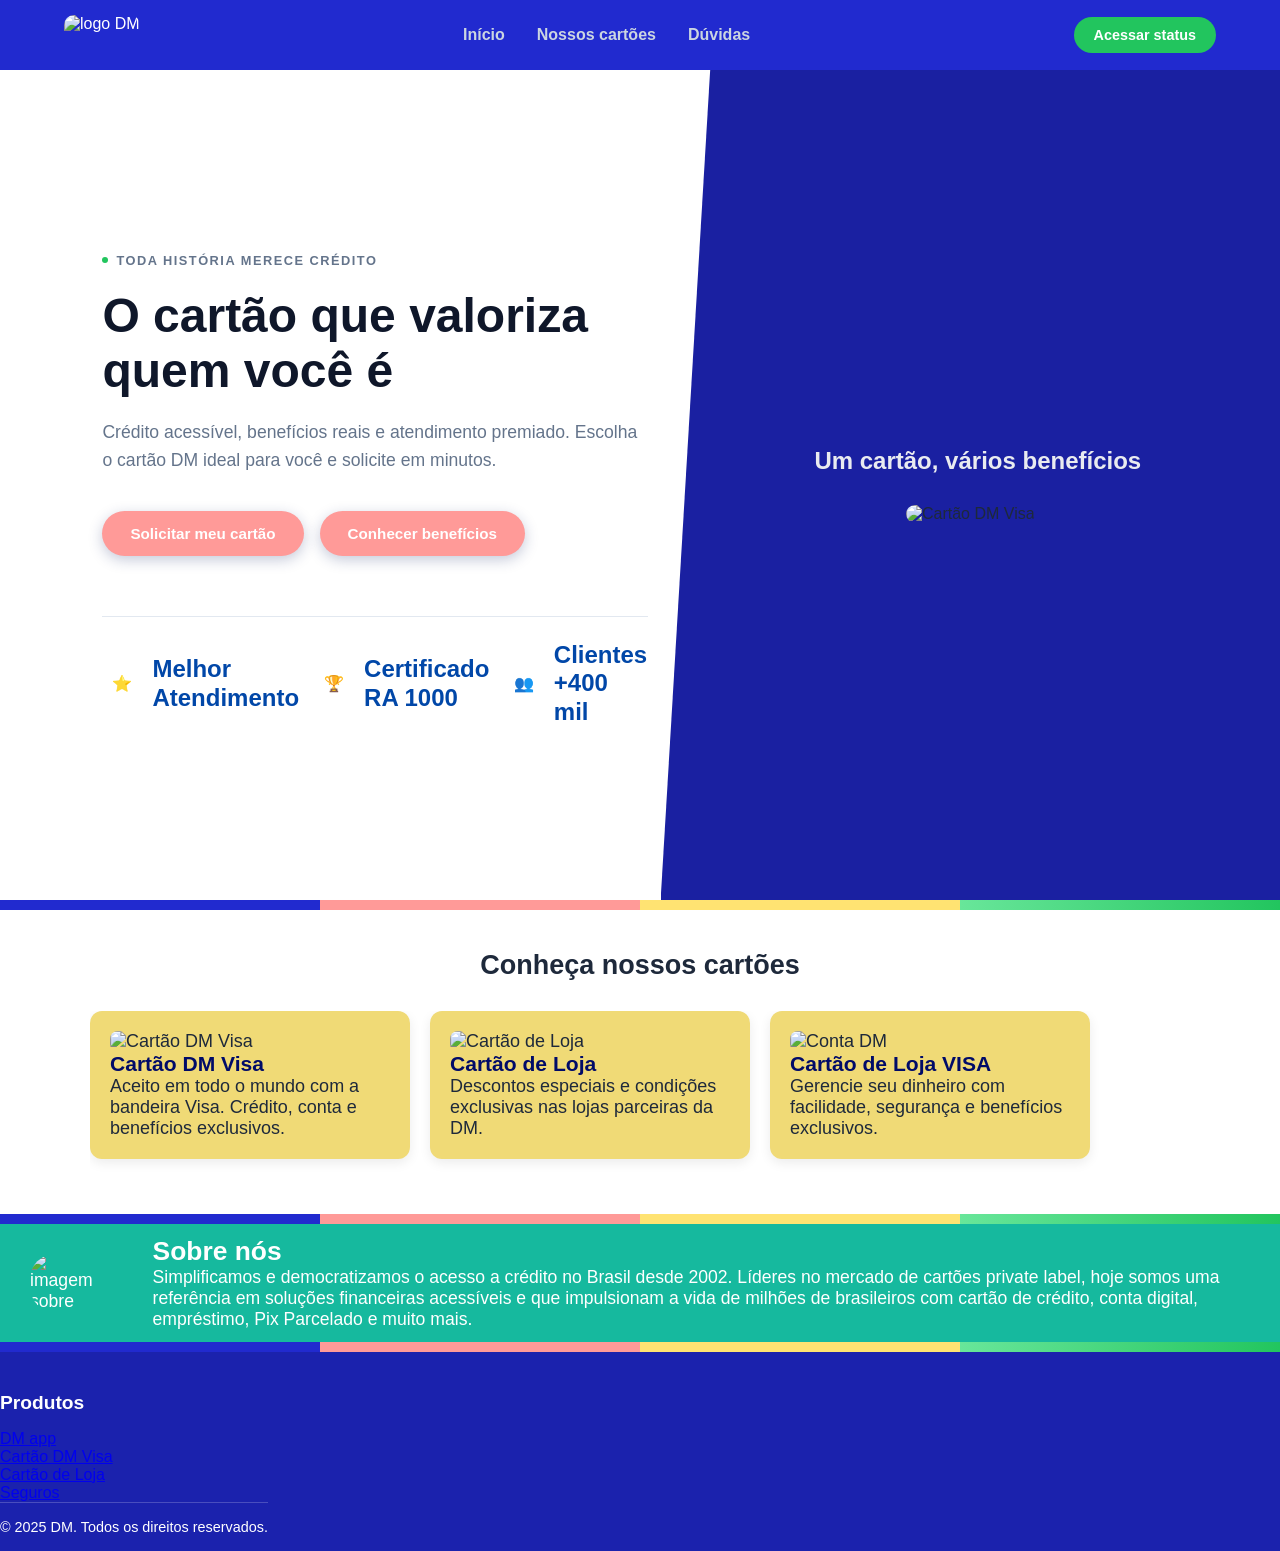
==== commit 10f78a3f: "modified style.css new file dmapp.html new file faq.html modified index.html" ====
--- a/index.html
+++ b/index.html
@@ -17,9 +17,9 @@
 
         <nav>
             <ul>
-                <li><a href="#"> Nossos cartões</a></li>
-                <li><a href="#">Sobre nós</a></li>
-                <li><a href="#">Dúvidas</a></li>
+                <li><a href="index.html">Início</a></li>
+                <li><a href="cartoes.html">Nossos cartões</a></li>
+                <li><a href="faq.html">Dúvidas</a></li>
             </ul>
         </nav>
 
@@ -103,109 +103,25 @@
         <div class="sobre-container">
             <h2>Sobre nós</h2>
             <p> Simplificamos e democratizamos o acesso a crédito no Brasil desde 2002. Líderes no mercado de cartões private label, hoje somos uma referência em soluções financeiras acessíveis e que impulsionam a vida de milhões de brasileiros com cartão de crédito, conta digital, empréstimo, Pix Parcelado e muito mais.</p>
+            
         </div>
     </section>
-    <section class="faq">
-        <div class="container">
-            <div class="section-title title-md">
-                <h2>Dúvidas frequentes sobre o DM Visa</h2>
+    <div class="linha-colorida"></div>
+   <footer class="footer" id="footer"> 
+        <div class="footer-top">
+               <div class="footer-products">
+                <h3 class="footer-title">Produtos</h3>
+                <ul class="nav-footer">
+                    <li><a href="dmapp.html">DM app</a></li>
+                    <li><a href="cartoes.html">Cartão DM Visa</a></li>
+                    <li><a href="cartoes.html">Cartão de Loja</a></li>
+                    <li><a href="https://www.vocedm.com.br/portal/seguros/">Seguros</a></li>
+                </ul>
             </div>
 
-                            <div class="accordion" id="faqAccordion">
-                                        <div class="accordion-item">
-                        <h3 class="accordion-header">
-                            <button class="accordion-button collapsed" type="button" data-bs-toggle="collapse" data-bs-target="#collapse-873" aria-expanded="false" aria-controls="collapse-873">
-                                O que é o cartão VISA?                            </button>
-                        </h3>
-                        <div id="collapse-873" class="accordion-collapse collapse" data-bs-parent="#faqAccordion">
-                            <div class="accordion-body">
-                                
-<p class="wp-block-paragraph">É um cartão de crédito internacional administrado pela DM com a bandeira VISA. Com ele, você poderá comprar em mais de 2,2 milhões de estabelecimentos em todo o país e aproveitar novos benefícios.</p>
-
-
-
-<ul class="wp-block-list">
-<li>Mais tecnologia e comodidade: o cartão possui chip e tecnologia contactless;</li>
-
-
-
-<li>Código de segurança dinâmico no DM App para você ficar mais seguro nas compras online.</li>
-</ul>
-                            </div>
-                        </div>
-                    </div>
-                                        <div class="accordion-item">
-                        <h3 class="accordion-header">
-                            <button class="accordion-button collapsed" type="button" data-bs-toggle="collapse" data-bs-target="#collapse-974" aria-expanded="false" aria-controls="collapse-974">
-                                Posso utilizar o DM VISA em qualquer estabelecimento?                            </button>
-                        </h3>
-                        <div id="collapse-974" class="accordion-collapse collapse" data-bs-parent="#faqAccordion">
-                            <div class="accordion-body">
-                                
-<p class="wp-block-paragraph">Você pode fazer compras em todos os estabelecimentos nacionais e internacionais que aceitem a bandeira VISA.</p>
-                            </div>
-                        </div>
-                    </div>
-                                        <div class="accordion-item">
-                        <h3 class="accordion-header">
-                            <button class="accordion-button collapsed" type="button" data-bs-toggle="collapse" data-bs-target="#collapse-984" aria-expanded="false" aria-controls="collapse-984">
-                                Qual o limite inicial?                            </button>
-                        </h3>
-                        <div id="collapse-984" class="accordion-collapse collapse" data-bs-parent="#faqAccordion">
-                            <div class="accordion-body">
-                                
-<p class="wp-block-paragraph">O limite pode variar de acordo com nossa análise de crédito.</p>
-                            </div>
-                        </div>
-                    </div>
-                                        <div class="accordion-item">
-                        <h3 class="accordion-header">
-                            <button class="accordion-button collapsed" type="button" data-bs-toggle="collapse" data-bs-target="#collapse-976" aria-expanded="false" aria-controls="collapse-976">
-                                Como faço para desbloquear o meu DM VISA?                            </button>
-                        </h3>
-                        <div id="collapse-976" class="accordion-collapse collapse" data-bs-parent="#faqAccordion">
-                            <div class="accordion-body">
-                                
-<p class="wp-block-paragraph">É fácil! Veja os passos:</p>
-
-
-
-<p class="wp-block-paragraph">⦁ Baixe o DM App na loja de aplicativos do seu celular;</p>
-
-
-
-<p class="wp-block-paragraph">⦁ Crie seu login utilizando o número do seu cartão;</p>
-
-
-
-<p class="wp-block-paragraph">⦁ Siga as instruções do aplicativo;</p>
-
-
-
-<p class="wp-block-paragraph">Pronto, agora é só aproveitar!</p>
-                            </div>
-                        </div>
-                    </div>
-                                        <div class="accordion-item">
-                        <h3 class="accordion-header">
-                            <button class="accordion-button collapsed" type="button" data-bs-toggle="collapse" data-bs-target="#collapse-980" aria-expanded="false" aria-controls="collapse-980">
-                                Posso usar a função débito nesse cartão?                            </button>
-                        </h3>
-                        <div id="collapse-980" class="accordion-collapse collapse" data-bs-parent="#faqAccordion">
-                            <div class="accordion-body">
-                                
-<p class="wp-block-paragraph">Não, o cartão DM VISA só tem a função crédito.</p>
-                            </div>
-                        </div>
-                    </div>
-                                    </div>
-                        
-            <script type="application/ld+json">{"@context":"https://schema.org","@type":"FAQPage","mainEntity":[{"@type":"Question","name":"O que é o cartão VISA?","acceptedAnswer":{"@type":"Answer","text":"É um cartão de crédito internacional administrado pela DM com a bandeira VISA. Com ele, você poderá comprar em mais de 2,2 milhões de estabelecimentos em todo o país e aproveitar novos benefícios.\n\n\n\n\nMais tecnologia e comodidade: o cartão possui chip e tecnologia contactless;\n\n\n\nCódigo de segurança dinâmico no DM App para você ficar mais seguro nas compras online."}},{"@type":"Question","name":"Posso utilizar o DM VISA em qualquer estabelecimento?","acceptedAnswer":{"@type":"Answer","text":"Você pode fazer compras em todos os estabelecimentos nacionais e internacionais que aceitem a bandeira VISA."}},{"@type":"Question","name":"Qual o limite inicial?","acceptedAnswer":{"@type":"Answer","text":"O limite pode variar de acordo com nossa análise de crédito."}},{"@type":"Question","name":"Como faço para desbloquear o meu DM VISA?","acceptedAnswer":{"@type":"Answer","text":"É fácil! Veja os passos:\n\n\n\n⦁ Baixe o DM App na loja de aplicativos do seu celular;\n\n\n\n⦁ Crie seu login utilizando o número do seu cartão;\n\n\n\n⦁ Siga as instruções do aplicativo;\n\n\n\nPronto, agora é só aproveitar!"}},{"@type":"Question","name":"Posso usar a função débito nesse cartão?","acceptedAnswer":{"@type":"Answer","text":"Não, o cartão DM VISA só tem a função crédito."}}]}</script>
-
-                                <div class="text-center mt-4">
-                        <a href="https://www.vocedm.com.br/portal/categoria-faq/cartao-visa/" target="_blank" class="btn btn-blue">Ver mais perguntas</a>
-                    </div>
-                        </div>
-    </section>
+        <div class="footer-bottom">
+            &copy; 2025 DM. Todos os direitos reservados.
+        </div>
+    </footer>
 </body>
 </html>
--- a/css/style.css
+++ b/css/style.css
@@ -155,7 +155,7 @@
 }
 
 .btn-primary {
-    background-color:#212acf;
+    background-color:#ff9a98;
     color: white;
     padding: 14px 28px;
     border-radius: 50px;
@@ -172,7 +172,7 @@
 }
 
 .btn-secondary {
-    background-color:#212acf;
+    background-color:#ff9a98;
     color: white;
     padding: 14px 28px;
     border-radius: 50px;
@@ -371,16 +371,120 @@
 }
 
 .sobre {
-    background-color: #1820ad;
+    background-color: #16b99e;
     color: #ffffff;
     font-family: 'Catamaran', sans-serif;
     display: flex;
     flex-direction: row; 
     align-items: center;
     gap: 30px; 
+    font-size: 1.1rem;
 }
  .sobre-img {
     border-radius: 25px;
     margin: 30px;
     
- }+ }
+
+ .footer{
+    background: #1b22ad;
+    padding: 2.5rem 0 0;
+    position: relative;
+    display: flex;
+    color: white;
+    flex-direction: row;
+    align-items: center;
+    font-family: 'Catamaran', sans-serif;
+ }
+ 
+ .nav.footer{
+    
+    list-style: none;
+    padding: 0;
+    margin: 0;
+ }
+ .footer-title{
+    font-size: 1.2rem;
+    font-weight: 700;
+    justify-self: center;
+    margin-left: auto;
+    margin-bottom: 1rem;
+    color: #ffffff;
+ }
+
+.footer-bottom{
+    width: 100%;
+    text-align: center;
+    padding: 1rem 0;
+    border-top: 1px solid rgba(255, 255, 255, 0.2);
+    font-size: 0.9rem;
+}
+
+
+ .download-app-section {
+  max-width: 800px;
+  margin: 0 auto;
+  font-family: 'Segoe UI', Tahoma, Geneva, Verdana, sans-serif;
+  color: #333;
+  padding: 20px;
+  text-align: left; 
+}
+
+/* Container da imagem com cantos arredondados */
+.app-image-container {
+  width: 100%;
+  margin-bottom: 24px;
+}
+
+.app-image-container img {
+  width: 100%;
+  height: auto;
+  border-radius: 16px;
+  box-shadow: 0 4px 12px rgba(0, 0, 0, 0.08);
+  display: block;
+}
+
+/* Estilização do Título */
+.app-content h2 {
+  font-size: 28px;
+  font-weight: 700;
+  color: #111;
+  margin-bottom: 12px;
+}
+
+/* Efeito do círculo/elipse ao redor de "DM App" */
+.highlight-circle {
+  position: relative;
+  display: inline-block;
+  border: 2px solid #e07a8a; /* Cor avermelhada/rosa parecida com a da imagem */
+  border-radius: 255px 15px 225px 15px / 15px 225px 15px 255px; /* Bordas levemente orgânicas estilo desenho à mão */
+  padding: 2px 10px;
+  transform: rotate(-1deg5); /* Leve rotação opcional para dar toque orgânico */
+}
+
+/* Parágrafo descritivo */
+.app-content p {
+  font-size: 16px;
+  color: #555;
+  margin-bottom: 24px;
+  line-height: 1.5;
+}
+
+/* Container dos botões das lojas */
+.store-buttons {
+  display: flex;
+  gap: 12px;
+  align-items: center;
+  flex-wrap: wrap; /* Garante responsividade em telas menores */
+}
+
+/* Estilo individual dos links/botões das lojas */
+.store-link img {
+  height: 44px; /* Altura padrão para os badges das lojas */
+  width: auto;
+  transition: transform 0.2s ease;
+}
+
+.store-link img:hover {
+  transform: scale(1.03);
+}
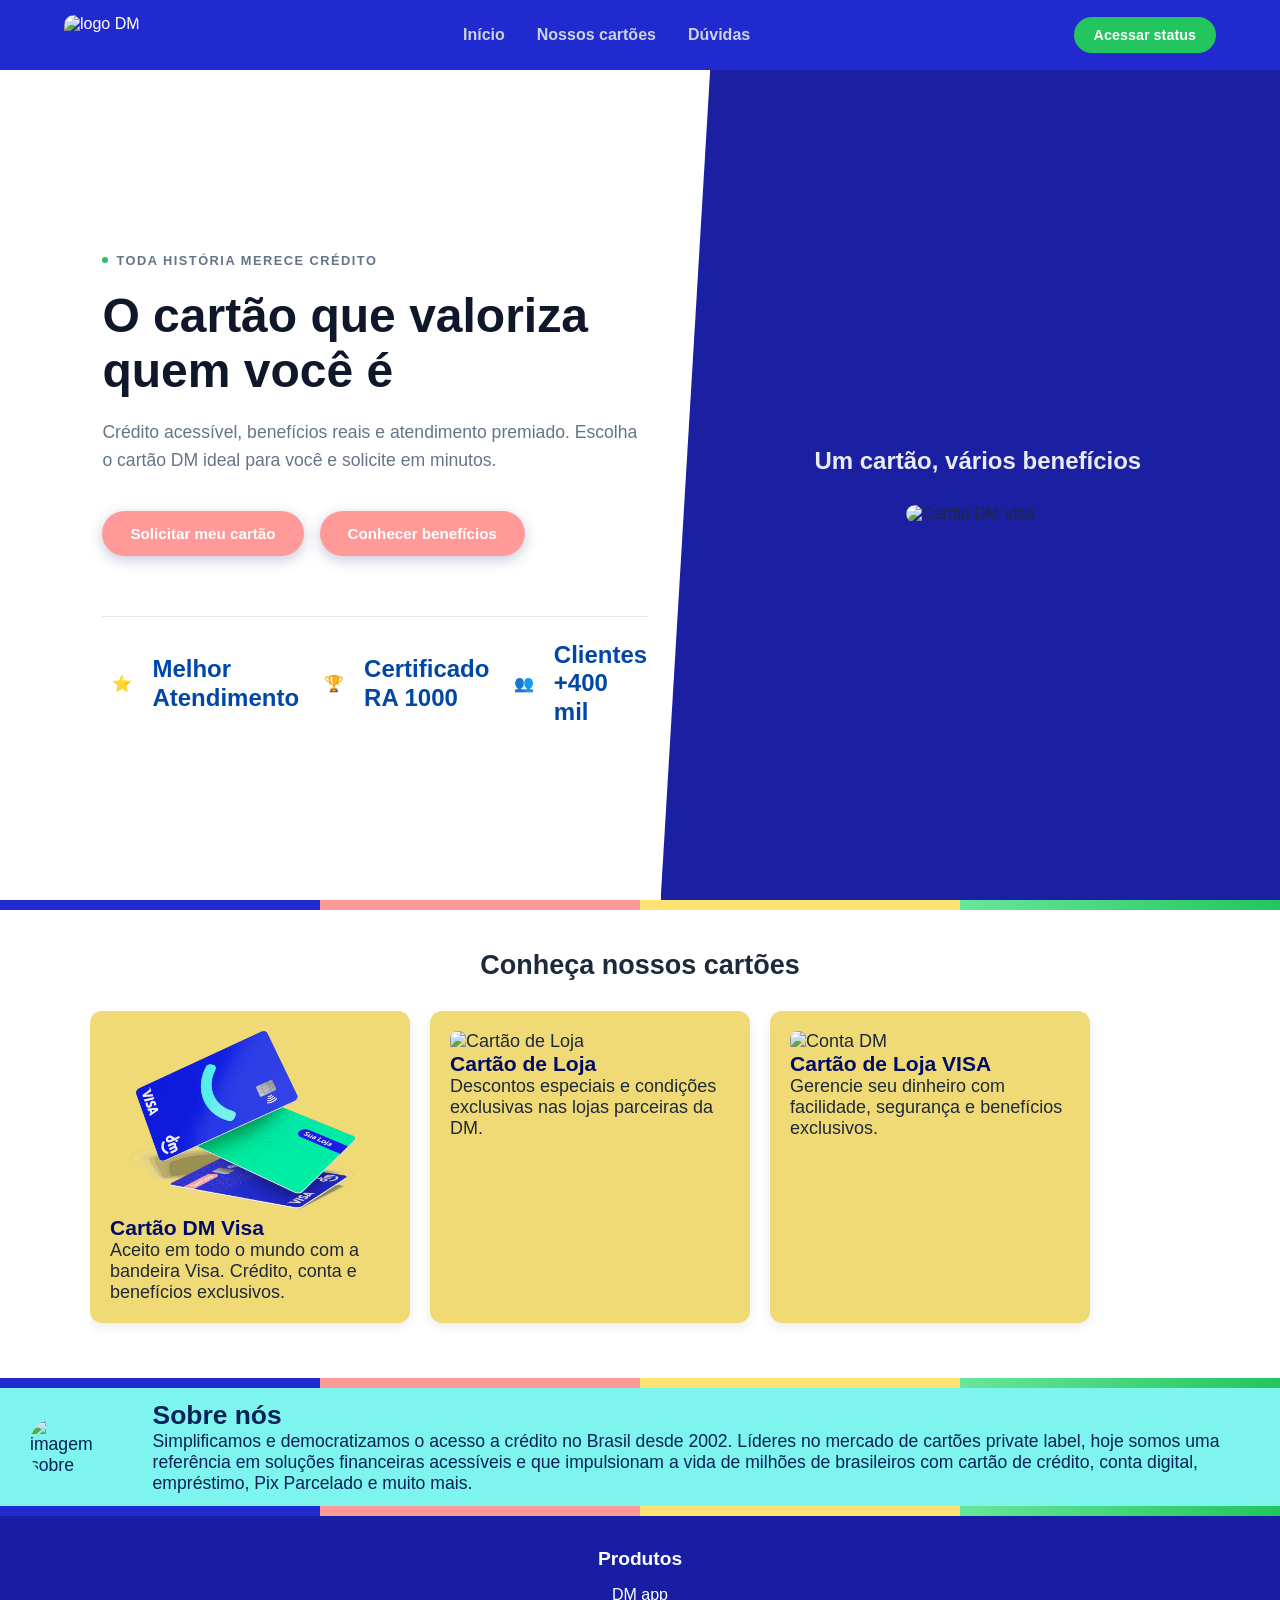
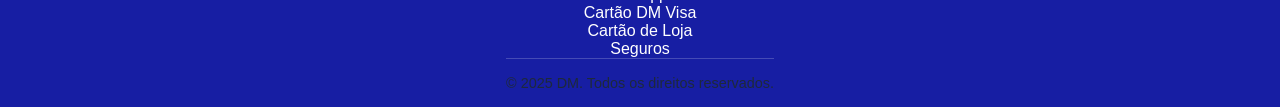
==== commit bfc6f827: "new file cartoes.html modified css/style.css new file imagens modified index.html" ====
--- a/index.html
+++ b/index.html
@@ -80,7 +80,7 @@
         <div class="carousel-wrapper">
             <div class="cartoes-carousel">
                 <div class="cartao-item">
-                    <img src="https://fusoesaquisicoes.com/wp-content/uploads/2024/03/dm-card.webp" alt="Cartão DM Visa" class="cartao-img">
+                    <img src="/imagens/cartao3.png" alt="Cartão DM Visa" class="cartao-img">
                     <h3>Cartão DM Visa</h3>
                     <p>Aceito em todo o mundo com a bandeira Visa. Crédito, conta e benefícios exclusivos.</p>
                 </div>
@@ -112,10 +112,12 @@
                <div class="footer-products">
                 <h3 class="footer-title">Produtos</h3>
                 <ul class="nav-footer">
+                    <div class="footer-links">
                     <li><a href="dmapp.html">DM app</a></li>
                     <li><a href="cartoes.html">Cartão DM Visa</a></li>
                     <li><a href="cartoes.html">Cartão de Loja</a></li>
                     <li><a href="https://www.vocedm.com.br/portal/seguros/">Seguros</a></li>
+                    </div>
                 </ul>
             </div>
 
--- a/css/style.css
+++ b/css/style.css
@@ -371,8 +371,8 @@
 }
 
 .sobre {
-    background-color: #16b99e;
-    color: #ffffff;
+    background-color: #7df4ed;
+    color: #092158;
     font-family: 'Catamaran', sans-serif;
     display: flex;
     flex-direction: row; 
@@ -386,31 +386,39 @@
     
  }
 
- .footer{
-    background: #1b22ad;
-    padding: 2.5rem 0 0;
-    position: relative;
-    display: flex;
-    color: white;
-    flex-direction: row;
-    align-items: center;
+ .footer {
+    display: flex;
+    flex-direction: column;
+    align-items: center; 
+    text-align: center; 
+    background-color: #171ea3;
+}
+
+.nav-footer {
+    padding-left: 0;
+    list-style: none;
+}
+
+.nav-footer a {
+    text-decoration: none;
+    color: #ffffff;
+    font-size: 1rem;
+    transition: color 0.3s ease;
     font-family: 'Catamaran', sans-serif;
- }
- 
- .nav.footer{
-    
-    list-style: none;
-    padding: 0;
-    margin: 0;
- }
- .footer-title{
+}
+
+.nav-footer a:hover {
+    color: #ffe372;
+}
+
+.footer-title {
     font-size: 1.2rem;
     font-weight: 700;
-    justify-self: center;
-    margin-left: auto;
-    margin-bottom: 1rem;
+    text-align: center;
+    margin: 2rem auto 1rem auto; 
     color: #ffffff;
- }
+    font-family: 'Catamaran', sans-serif;
+}
 
 .footer-bottom{
     width: 100%;
@@ -487,4 +495,116 @@
 
 .store-link img:hover {
   transform: scale(1.03);
+}
+
+.top-color-bar {
+    display: flex;
+    width: 100%;
+    height: 12px;
+}
+
+.top-color-bar span {
+    flex: 1;
+    height: 100%;
+}
+
+.bar-blue { background-color: #0056b3; }
+.bar-yellow { background-color: #ffe372; }
+.bar-pink { background-color: #ff9a98; }
+.bar-green { background-color: #68e69a; }
+.bar-cyan { background-color: #7df4ed; }
+
+
+.cards-container-page {
+    display: flex;
+    flex-direction: column;
+    align-items: center;
+    padding: 80px 60px;
+
+
+}
+
+
+.page-title {
+    background-color: #68e69a; 
+    color: #212acf;
+    font-size: 1.5rem;
+    font-weight: 700;
+    padding: 12px 40px;
+    border-radius: 30px;
+    margin-bottom: 40px;
+    text-align: center;
+    box-shadow: 0 4px 6px rgba(0, 0, 0, 0.1);
+}
+
+
+.cards-grid {
+    display: flex;
+    gap: 70px;
+    flex-wrap: wrap;
+    justify-content: center;
+}
+
+
+.card-box {
+    border-radius: 12px;
+    width: 260px;
+    padding: 20px;
+    display: flex;
+    flex-direction: column;
+    align-items: center;
+}
+
+
+.card-header {
+    background-color: #212acf;
+    color: #68e69a;
+    box-shadow: 0 10px 10px rgba(0, 0, 0, 0.1);
+    font-weight: 800;
+    font-size: 1rem;
+    text-align: center;
+    width: 100%;
+    height: 40px;
+    padding: 10px 0;
+    border-radius: 6px;
+    margin-bottom: 20px;
+}
+
+
+.card-visual {
+    background-color: #000b68;
+    width: 100%;
+    height: 300px;
+    position: relative;
+    border-radius: 12px;
+    overflow: visible;
+    display: flex;
+    align-items: center;
+    justify-content: center;
+}
+
+.card-img {
+    width: 150%;  /* Deixa a imagem mais larga que o background */
+    height: 130%; /* Deixa a imagem mais alta que os 300px do background, forçando o transbordo */
+    object-fit: contain;
+    position: relative;
+    z-index: 5;   /* Garante que a imagem fique por cima do background e de outros elementos se necessário */
+    filter: drop-shadow(0 15px 25px rgba(0, 0, 0, 0.3));
+}
+.btn-select {
+    background-color: #5be492;
+    color: #212acf;
+    box-shadow: 0 6px 6px rgba(0, 0, 0, 0.1);
+    text-decoration: none;
+    font-weight: 700;
+    margin-top: 20px;
+    text-align: center;
+    width: 100%;
+    padding: 12px 0;
+    border-radius: 30px;
+    transition: background-color 0.3s ease;
+}
+
+.btn-select:hover {
+    background-color: #0056b3;
 }
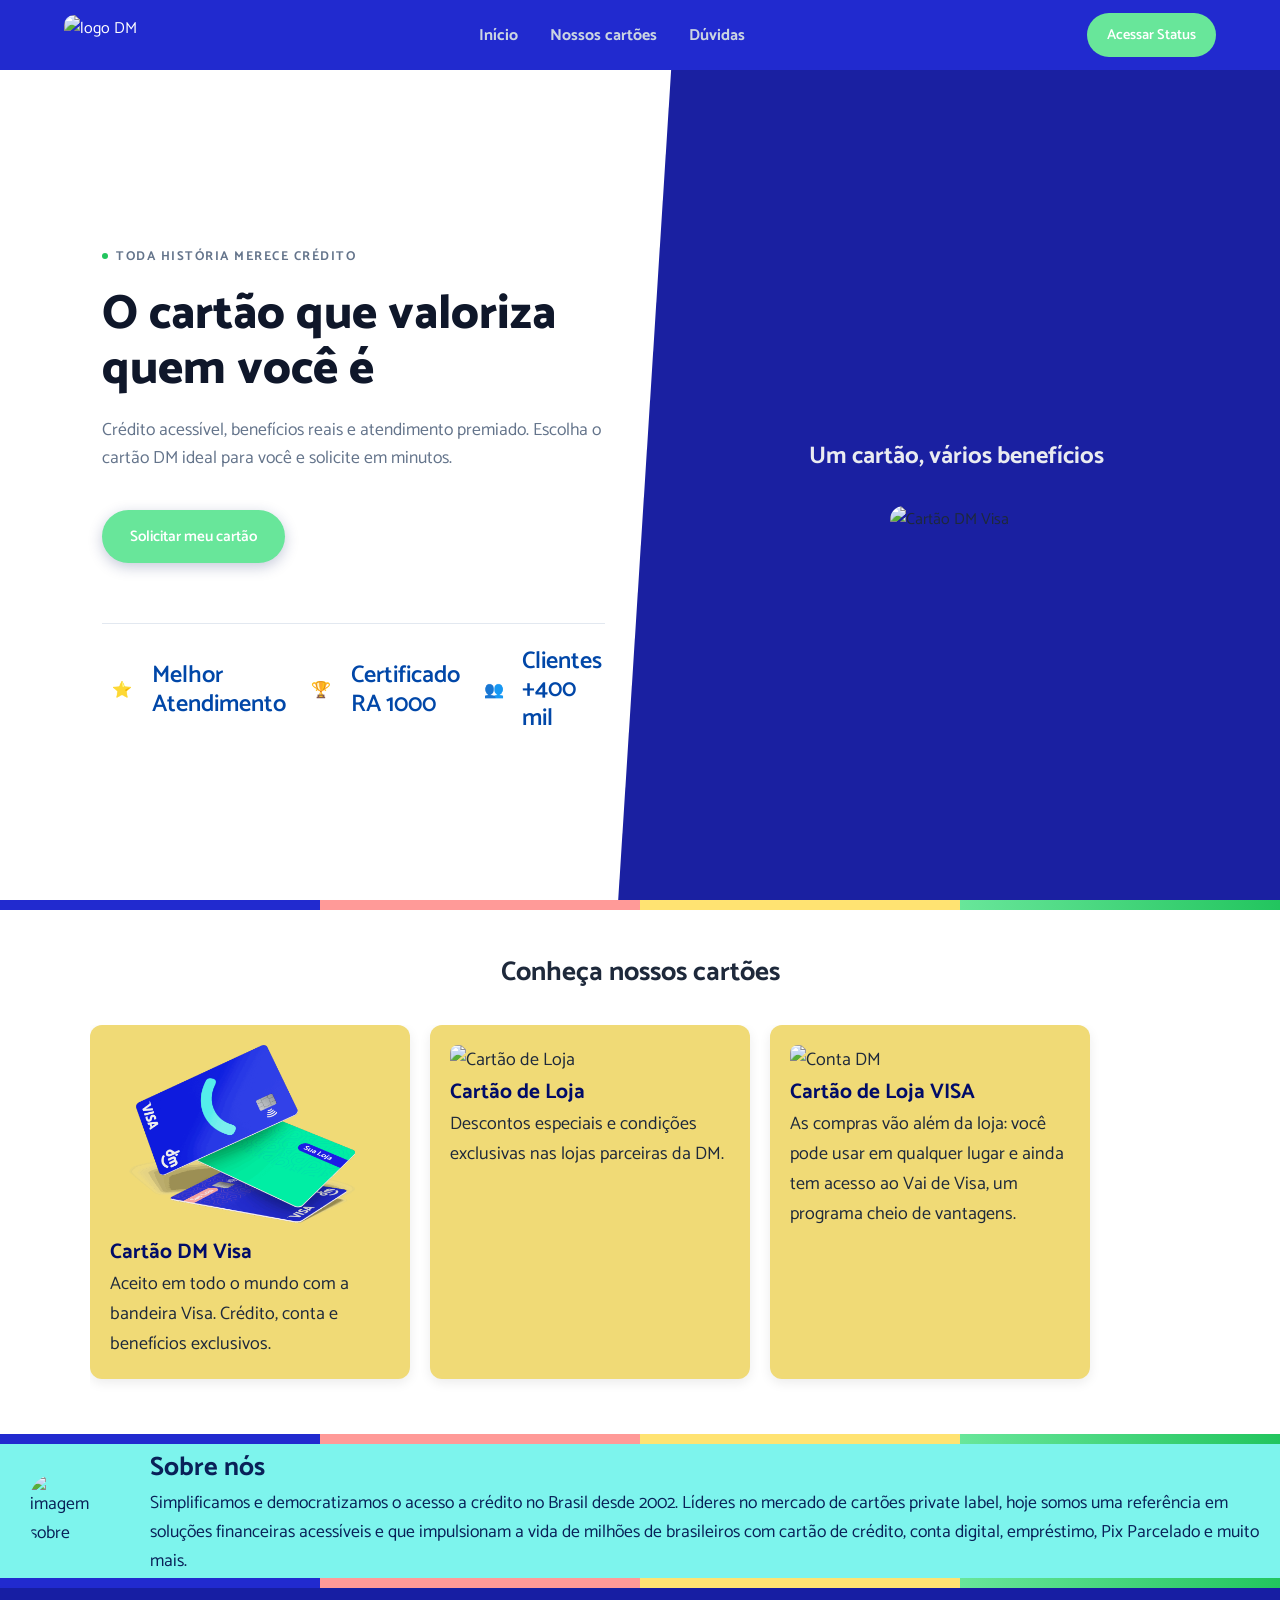
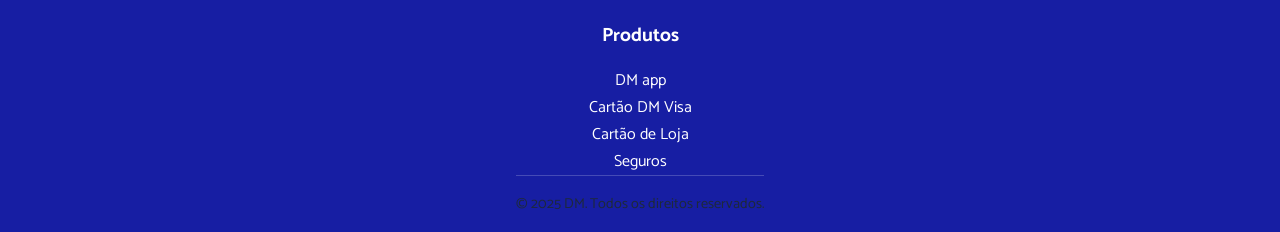
==== commit 9693bba7: "new file cadastro.html modified cartoes.html modified:   css/style.css 	modified:   dmapp.html 	modi" ====
--- a/index.html
+++ b/index.html
@@ -4,6 +4,7 @@
     <meta charset="UTF-8">
     <meta name="viewport" content="width=device-width, initial-scale=1.0">
     <title>DM - O Cartão que valoriza quem você é</title>
+    <link href="https://fonts.googleapis.com/css?family=Catamaran" rel="stylesheet">
     <link href="https://fonts.googleapis.com/css2?family=Inter:wght@400;500;600;700;800&display=swap" rel="stylesheet">
     <link rel="stylesheet" href="css/style.css">
 </head>
@@ -23,10 +24,10 @@
             </ul>
         </nav>
 
-        <button class="btn-header">Acessar status</button>
+        <a href="cadastro.html" class="btn-header">Acessar Status</a>
+          
     </header>
-
-    <!-- CONTEÚDO PRINCIPAL / HERO -->
+    
     <main class="hero">
         <section class="hero-left">
             <div class="tagline">
@@ -41,8 +42,7 @@
             </p>
 
             <div class="cta-group">
-                <a href="#" class="btn-primary">Solicitar meu cartão</a>
-                <a href="#" class="btn-secondary">Conhecer benefícios</a>
+                <a href="cartoes.html" class="btn-primary">Solicitar meu cartão</a>
             </div>
 
             <div class="trust-badges">
@@ -92,7 +92,7 @@
                 <div class="cartao-item">
                        <img src="https://www.vocedm.com.br/portal/wp-content/uploads/2025/07/16c6244ca6f5c9f27439acc723316f53132eff48.png" alt="Conta DM" class="cartao-img">
                  <h3>Cartão de Loja VISA</h3>
-                 <p>Gerencie seu dinheiro com facilidade, segurança e benefícios exclusivos.</p>
+                 <p>As compras vão além da loja: você pode usar em qualquer lugar e ainda tem acesso ao Vai de Visa, um programa cheio de vantagens.</p>
                 </div>
             </div>
     </div>
--- a/css/style.css
+++ b/css/style.css
@@ -23,9 +23,9 @@
     display: flex;
     flex-direction: column;
     overflow-x: hidden;
-}
-
-/* --- HEADER / NAVBAR --- */
+    font-family: 'Catamaran', sans-serif;
+}
+
 header {
     background-color: #212acf;
     font-family: 'Catamaran', sans-serif;;
@@ -71,9 +71,10 @@
 }
 
 .btn-header {
-    background-color:#22C55E;
+    background-color:#68e69a;
     color: white;
     font-family: 'Catamaran', sans-serif;
+    text-decoration: none;
     border: none;
     padding: 10px 20px;
     border-radius: 50px;
@@ -84,11 +85,11 @@
 }
 
 .btn-header:hover {
-    background-color: #29ad07;
+    background-color: #21d368;
      color:#ffffff
 }
 
-/* --- HERO SECTION --- */
+
 .hero {
     display: flex;
     flex: 1;
@@ -155,7 +156,7 @@
 }
 
 .btn-primary {
-    background-color:#ff9a98;
+    background-color:#68e69a;
     color: white;
     padding: 14px 28px;
     border-radius: 50px;
@@ -171,22 +172,6 @@
     transform: translateY(-2px);
 }
 
-.btn-secondary {
-    background-color:#ff9a98;
-    color: white;
-    padding: 14px 28px;
-    border-radius: 50px;
-    font-weight: 600;
-    font-size: 0.95rem;
-    text-decoration: none;
-    transition: transform 0.2s, background-color 0.2s;
-    box-shadow: 0 4px 14px rgba(27, 43, 107, 0.25);
-}
-
-.btn-secondary:hover {
-    background-color:#ff9a98;
-    border-color: #94A3B8;
-}
 
 /* Trust Badges */
 .trust-badges {
@@ -360,13 +345,13 @@
     image-resolution:calc(100);
 }
 
-/* Responsividade para celulares */
+
 @media (max-width: 768px) {
     .cartao-item {
-        flex: 0 0 85%; /* No celular o cartão ocupa boa parte da tela para rolar arrastando */
+        flex: 0 0 85%; 
     }
     .prev-btn, .next-btn {
-        display: none; /* Oculta as setas em telas touch, permitindo arrastar com o dedo */
+        display: none; 
     }
 }
 
@@ -460,17 +445,17 @@
   margin-bottom: 12px;
 }
 
-/* Efeito do círculo/elipse ao redor de "DM App" */
+
 .highlight-circle {
   position: relative;
   display: inline-block;
-  border: 2px solid #e07a8a; /* Cor avermelhada/rosa parecida com a da imagem */
-  border-radius: 255px 15px 225px 15px / 15px 225px 15px 255px; /* Bordas levemente orgânicas estilo desenho à mão */
+  border: 2px solid #e07a8a; 
+  border-radius: 255px 15px 225px 15px / 15px 225px 15px 255px; 
   padding: 2px 10px;
-  transform: rotate(-1deg5); /* Leve rotação opcional para dar toque orgânico */
-}
-
-/* Parágrafo descritivo */
+  transform: rotate(-1deg5); 
+}
+
+
 .app-content p {
   font-size: 16px;
   color: #555;
@@ -478,17 +463,17 @@
   line-height: 1.5;
 }
 
-/* Container dos botões das lojas */
+
 .store-buttons {
   display: flex;
-  gap: 12px;
+  gap: 50px;
   align-items: center;
-  flex-wrap: wrap; /* Garante responsividade em telas menores */
-}
-
-/* Estilo individual dos links/botões das lojas */
+  flex-wrap: wrap; 
+}
+
+
 .store-link img {
-  height: 44px; /* Altura padrão para os badges das lojas */
+  height: 60px; 
   width: auto;
   transition: transform 0.2s ease;
 }
@@ -496,6 +481,7 @@
 .store-link img:hover {
   transform: scale(1.03);
 }
+
 
 .top-color-bar {
     display: flex;
@@ -528,6 +514,7 @@
 .page-title {
     background-color: #68e69a; 
     color: #212acf;
+    font-family: 'Catamaran', sans-serif;
     font-size: 1.5rem;
     font-weight: 700;
     padding: 12px 40px;
@@ -572,7 +559,7 @@
 
 
 .card-visual {
-    background-color: #000b68;
+    background-color: #ffe372;
     width: 100%;
     height: 300px;
     position: relative;
@@ -584,12 +571,12 @@
 }
 
 .card-img {
-    width: 150%;  /* Deixa a imagem mais larga que o background */
-    height: 130%; /* Deixa a imagem mais alta que os 300px do background, forçando o transbordo */
+    width: 150%;  
+    height: 130%; 
     object-fit: contain;
     position: relative;
-    z-index: 5;   /* Garante que a imagem fique por cima do background e de outros elementos se necessário */
-    filter: drop-shadow(0 15px 25px rgba(0, 0, 0, 0.3));
+    z-index: 5; 
+    filter: drop-shadow(0 15px 30px rgba(0, 0, 0, 0.3));
 }
 .btn-select {
     background-color: #5be492;
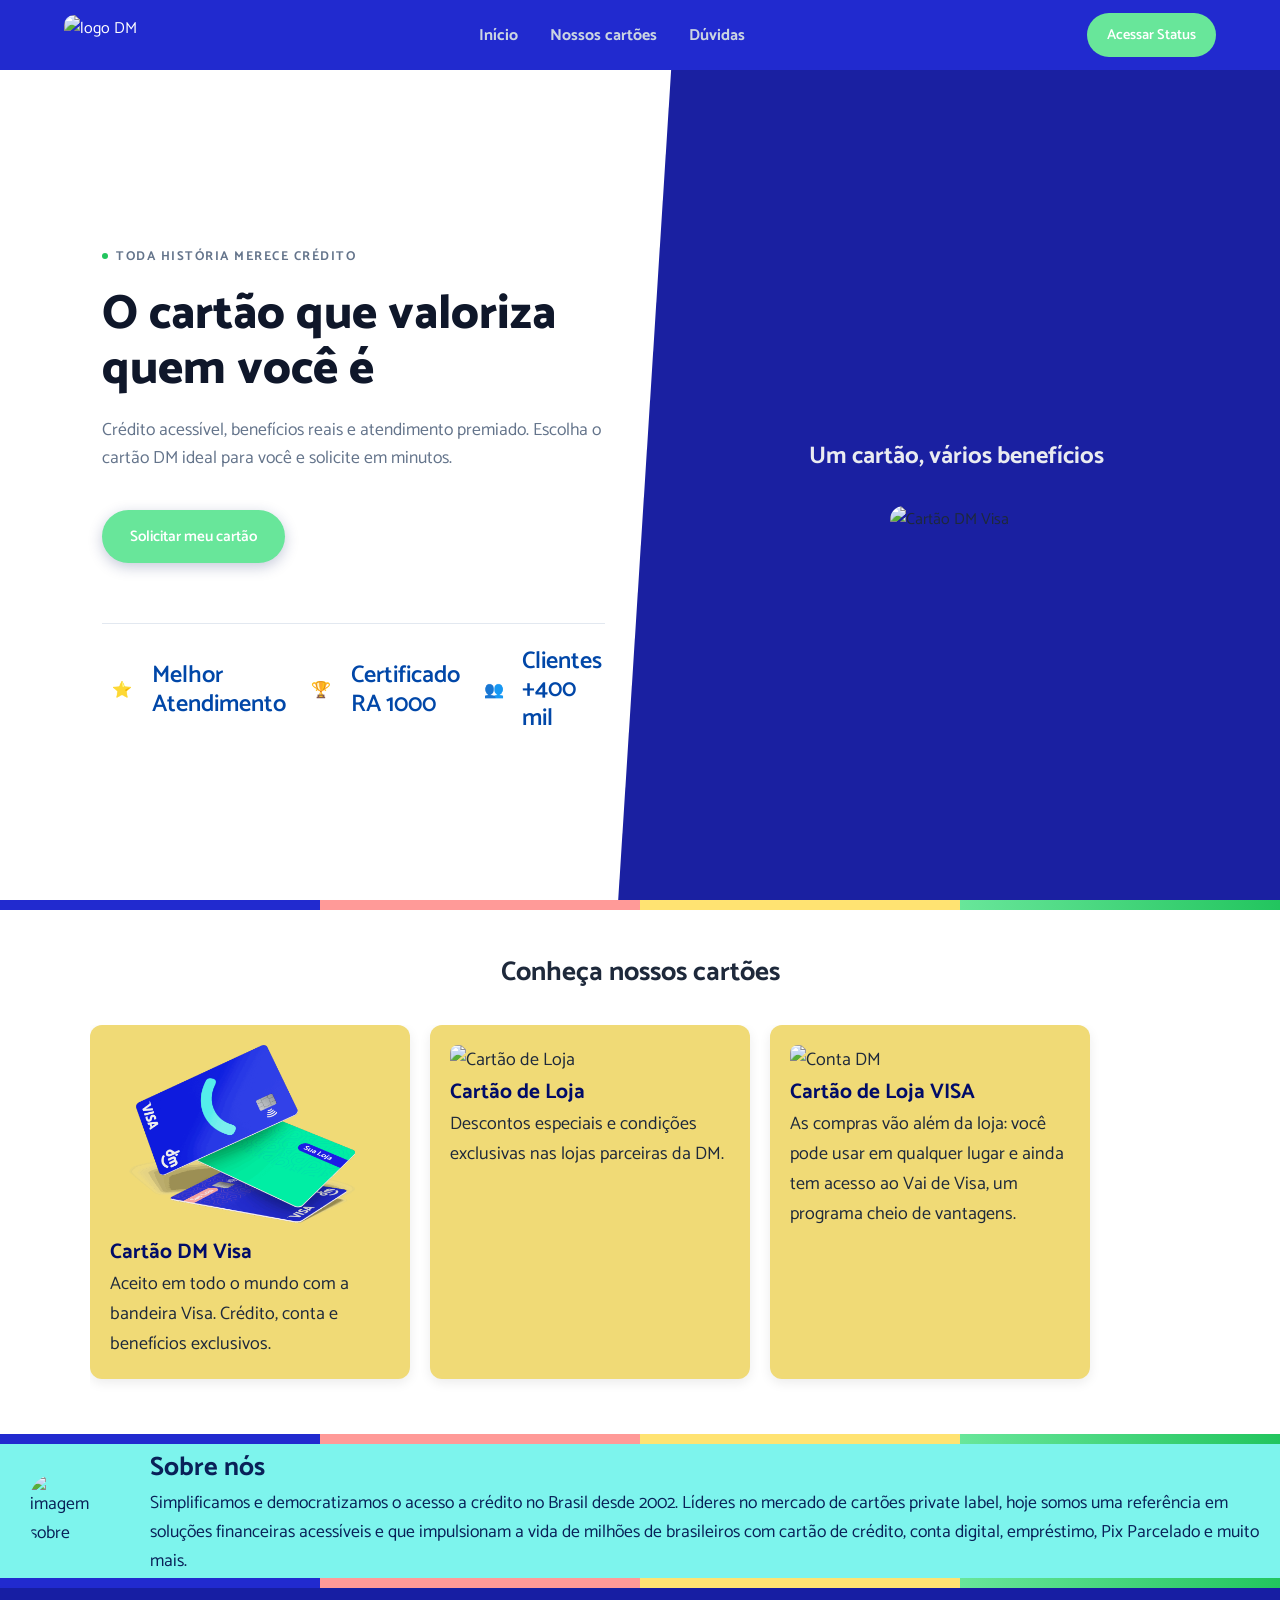
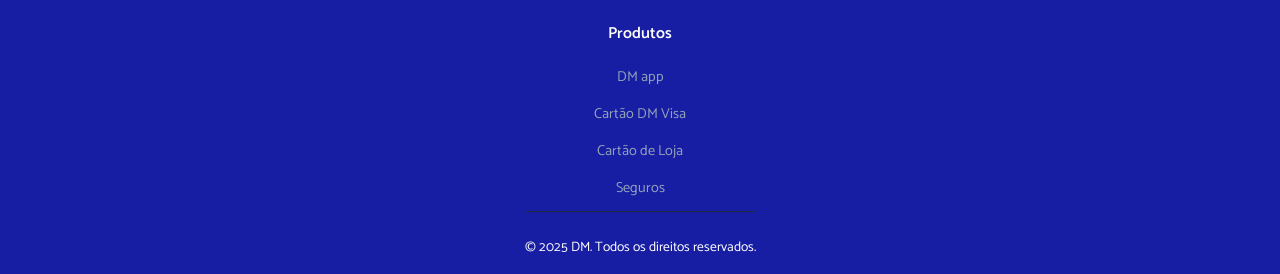
==== commit 5423ada7: "add codes" ====
--- a/index.html
+++ b/index.html
@@ -80,7 +80,7 @@
         <div class="carousel-wrapper">
             <div class="cartoes-carousel">
                 <div class="cartao-item">
-                    <img src="/imagens/cartao3.png" alt="Cartão DM Visa" class="cartao-img">
+                    <img src="imagens/cartao3.png" alt="Cartão DM Visa" class="cartao-img">
                     <h3>Cartão DM Visa</h3>
                     <p>Aceito em todo o mundo com a bandeira Visa. Crédito, conta e benefícios exclusivos.</p>
                 </div>
--- a/css/style.css
+++ b/css/style.css
@@ -26,6 +26,7 @@
     font-family: 'Catamaran', sans-serif;
 }
 
+/* PÁGINA HOME */
 header {
     background-color: #212acf;
     font-family: 'Catamaran', sans-serif;;
@@ -98,7 +99,7 @@
     font-family: 'Catamaran', sans-serif; 
 }
 
-/* Coluna da Esquerda (Clara) */
+
 .hero-left {
     flex: 0.7;
     padding: 80px 5% 60px 8%;
@@ -173,7 +174,7 @@
 }
 
 
-/* Trust Badges */
+
 .trust-badges {
     display: flex;
     align-items: center;
@@ -207,7 +208,7 @@
     line-height: 1.2;
 }
 
-/* Coluna da Direita (Azul com Corte Diagonal) */
+
 .hero-right {
     flex: 1.5;
     background-color:#1a20a1;
@@ -253,8 +254,8 @@
 }
 
 .linha-colorida {
-    height: 10px; /* Altura da linha */
-    width: 100%; /* Largura total da tela */
+    height: 10px; 
+    width: 100%; 
     background: linear-gradient(
       to right,
       #212acf 0%,   #212acf 25%,  
@@ -264,7 +265,7 @@
     );
   }
 
-/* Responsividade Básica */
+
 @media (max-width: 900px) {
     .hero {
         flex-direction: column;
@@ -325,7 +326,7 @@
 
 
 .cartao-item {
-    flex: 0 0 320px; /* Largura fixa de cada cartão no carrossel */
+    flex: 0 0 320px; 
     scroll-snap-align: start;
     background: #f0da76;
     border-radius: 12px;
@@ -413,6 +414,7 @@
     font-size: 0.9rem;
 }
 
+/* PÁGINA DM APP */
 
  .download-app-section {
   max-width: 800px;
@@ -423,7 +425,7 @@
   text-align: left; 
 }
 
-/* Container da imagem com cantos arredondados */
+
 .app-image-container {
   width: 100%;
   margin-bottom: 24px;
@@ -437,7 +439,7 @@
   display: block;
 }
 
-/* Estilização do Título */
+
 .app-content h2 {
   font-size: 28px;
   font-weight: 700;
@@ -466,14 +468,17 @@
 
 .store-buttons {
   display: flex;
-  gap: 50px;
+  gap: 70px;
+  justify-content: center;
   align-items: center;
   flex-wrap: wrap; 
 }
 
 
 .store-link img {
-  height: 60px; 
+    display: flex;
+    justify-content: center;
+    height: 60px; 
   width: auto;
   transition: transform 0.2s ease;
 }
@@ -500,6 +505,8 @@
 .bar-green { background-color: #68e69a; }
 .bar-cyan { background-color: #7df4ed; }
 
+
+/* PÁGINA CARTÕES */
 
 .cards-container-page {
     display: flex;
@@ -545,15 +552,15 @@
 
 .card-header {
     background-color: #212acf;
+    border-radius: 40px;
     color: #68e69a;
     box-shadow: 0 10px 10px rgba(0, 0, 0, 0.1);
-    font-weight: 800;
-    font-size: 1rem;
+    font-weight: 900;
+    font-size: 1.2rem;
     text-align: center;
     width: 100%;
-    height: 40px;
+    height: 50px;
     padding: 10px 0;
-    border-radius: 6px;
     margin-bottom: 20px;
 }
 
@@ -593,5 +600,398 @@
 }
 
 .btn-select:hover {
-    background-color: #0056b3;
-}+    background-color: #ff9a98;
+}
+
+/* PÁGINA DÚVIDAS */
+
+
+.faq-section {
+            width: 100%;
+            max-width: 820px;
+            margin: 40px auto;
+            padding: 0 20px;
+            flex: 1;
+        }
+
+        .section-header {
+            text-align: center;
+            margin-bottom: 32px;
+        }
+
+        .section-title {
+            font-size: 1.85rem;
+            font-weight: 700;
+            color: var(--dm-text-dark);
+            letter-spacing: -0.5px;
+            margin-bottom: 8px;
+        }
+
+        .section-subtitle {
+            color: var(--dm-text-muted);
+            font-size: 1rem;
+        }
+
+        .faq-accordion {
+            display: flex;
+            flex-direction: column;
+            gap: 14px;
+        }
+
+        .faq-card {
+            background-color: var(--dm-card-bg);
+            border-radius: var(--dm-radius);
+            box-shadow: var(--dm-shadow-sm);
+            overflow: hidden;
+            transition: border-color 0.25s ease, box-shadow 0.25s ease, transform 0.2s ease;
+        }
+
+        .faq-card:hover {
+            border-color: #cbd5e1;
+            box-shadow: 0 4px 16px rgba(0, 0, 0, 0.06);
+        }
+
+        .faq-card.is-active {
+            border-color: var(--dm-blue-primary);
+            box-shadow: var(--dm-shadow-md);
+        }
+
+        /* O botão do cabeçalho da pergunta */
+        .faq-button {
+            width: 100%;
+            display: flex;
+            align-items: center;
+            justify-content: space-between;
+            padding: 20px 24px;
+            background: #f0f1f5;
+            border-radius: 30px;
+            cursor: pointer;
+            text-align: left;
+            font-family: inherit;
+            font-size: 1.05rem;
+            font-weight: 600;
+            color: var(--dm-text-dark);
+            transition: color 0.2s ease, background-color 0.2s ease;
+            gap: 16px;
+            outline: none;
+        }
+
+        .faq-button:hover {
+            background-color: var(--dm-blue-light);
+            color: var(--dm-blue-primary);
+        }
+
+        .faq-button:focus-visible {
+            outline: 2px solid var(--dm-blue-primary);
+            outline-offset: -2px;
+        }
+
+     
+        .faq-icon-wrapper {
+            width: 32px;
+            height: 32px;
+            border-radius: 50%;
+            background-color: #212acf;
+            display: flex;
+            align-items: center;
+            justify-content: center;
+            flex-shrink: 0;
+            transition: background-color 0.3s ease, transform 0.35s cubic-bezier(0.4, 0, 0.2, 1);
+        }
+
+        .faq-card.is-active .faq-icon-wrapper {
+            background-color: var(--dm-blue-primary);
+            transform: rotate(180deg);
+        }
+
+        .faq-icon-svg {
+            background-color: #21d368;
+            border-radius: 30px;
+            width: 10px;
+            height: 10px;
+            fill: none;
+            stroke: var(--dm-text-muted);
+            stroke-width: 2.2;
+            stroke-linecap: round;
+            stroke-linejoin: round;
+            transition: stroke 0.3s ease;
+        }
+
+        .faq-card.is-active .faq-icon-svg {
+            stroke: #ffffff;
+        }
+
+        
+        .faq-content-wrapper {
+            display: grid;
+            grid-template-rows: 0fr;
+            transition: grid-template-rows var(--dm-transition-speed) cubic-bezier(0.4, 0, 0.2, 1);
+        }
+
+        .faq-card.is-active .faq-content-wrapper {
+            grid-template-rows: 1fr;
+        }
+
+        .faq-content-inner {
+            min-height: 0;
+            overflow: hidden;
+            transition: opacity var(--dm-transition-speed) ease, padding var(--dm-transition-speed) ease;
+            opacity: 0;
+            padding: 0 24px;
+        }
+
+        .faq-card.is-active .faq-content-inner {
+            opacity: 1;
+            padding: 0 24px 22px 24px;
+        }
+
+        .faq-body-text {
+            color: #475569;
+            font-size: 0.975rem;
+            line-height: 1.65;
+            border-top: 1px solid var(--dm-border-color);
+            padding-top: 16px;
+        }
+
+        .faq-body-text p {
+            margin-bottom: 12px;
+        }
+
+        .faq-body-text p:last-child {
+            margin-bottom: 0;
+        }
+
+        .faq-list {
+            list-style: none;
+            margin: 12px 0;
+            padding-left: 0;
+        }
+
+        .faq-list li {
+            position: relative;
+            padding-left: 20px;
+            margin-bottom: 8px;
+            color: #475569;
+        }
+
+        .faq-list li::before {
+            content: "•";
+            color: var(--dm-blue-primary);
+            font-weight: bold;
+            font-size: 1.3rem;
+            position: absolute;
+            left: 4px;
+            top: -2px;
+        }
+
+       
+        .faq-cta-container {
+            background-color: #ff9a98;
+            text-align: center;
+            margin-top: 36px;
+            border-radius: 30px;
+        }
+
+        .btn-dm-primary {
+            display: inline-block;
+            background-color: var(--dm-blue-primary);
+            color: #ffffff;
+            font-weight: 600;
+            font-size: 0.95rem;
+            padding: 14px 28px;
+            border-radius: 50px;
+            text-decoration: none;
+            transition: all 0.25s ease;
+        }
+
+        .btn-dm-primary:hover {
+            background-color: var(--dm-blue-hover);
+            transform: translateY(-2px);
+        }
+
+        .site-footer {
+            background-color: #0f172a;
+            color: #94a3b8;
+            padding: 40px 24px 24px 24px;
+            margin-top: auto;
+        }
+
+        .footer-container {
+            max-width: 1000px;
+            margin: 0 auto;
+        }
+
+        /* PÁGINA CADASTRO */
+        .cadastro-title {
+            margin-top: 50px;
+            margin-left: 20px;
+        }
+
+        .cadastro-container {
+    max-width: 650px;
+    margin: 20px auto;
+    background: #ffffff;
+    padding: 40px;
+    border-radius: 12px;
+    box-shadow: 0 4px 20px rgba(0, 0, 0, 0.06);
+}
+
+.cadastro-title {
+    margin-bottom: 20px;
+}
+
+.cadastro-title h1 {
+    font-size: 35px;
+    color: #1a202c;
+    margin-top:10px;
+}
+
+.cadastro-title p {
+    font-size: 15px;
+    color: #495261;
+}
+
+.dados-container {
+    display: flex;
+    flex-direction: column;
+    gap: 18px;
+}
+
+.dados {
+    display: flex;
+    flex-direction: column;
+}
+
+.titulo-campo {
+    font-size: 19px;
+    font-weight: 600;
+    color: #212acf;
+    margin-bottom: 6px;
+}
+
+input[type="text"],
+input[type="email"],
+select {
+    width: 100%;
+    padding: 12px 14px;
+    border: 1px solid #cbd5e0;
+    border-radius: 8px;
+    font-size: 14px;
+    color: #2d3748;
+    background-color: #fff;
+    transition: border-color 0.2s, box-shadow 0.2s;
+}
+
+input[type="text"]:focus,
+input[type="email"]:focus,
+select:focus {
+    outline: none;
+    border-color: #68e69a;
+    box-shadow: 0 0 0 3px rgba(49, 130, 206, 0.15);
+}
+
+.doc-text {
+    border: 2px dashed #cbd5e0;
+    border-radius: 8px;
+    padding: 22px;
+    text-align: center;
+    background-color: #fafbfc;
+    color: #4a5568;
+    cursor: pointer;
+    font-size: 15px;
+    transition: background-color 0.2s, border-color 0.2s;
+}
+
+.doc-text:hover {
+    background-color: #f0f4f8;
+    border-color: #a0aec0;
+}
+
+input[type="file"] {
+    display: none;
+}
+
+.btn-enviar {
+    width: 100%;
+    padding: 14px;
+    background-color: #68e69a;
+    color: #212acf;
+    border: none;
+    border-radius: 8px;
+    font-size: 15px;
+    font-weight: 600;
+    cursor: pointer;
+    transition: background-color 0.2s;
+    margin-top: 10px;
+}
+
+.btn-enviar:hover {
+    background-color: #00d95a;
+}
+
+
+.cadastro-container form p {
+    text-align: center;
+    font-size: 11px;
+    color: #a0aec0;
+    margin-top: 15px;
+}
+
+        .footer-grid {
+            display: grid;
+            grid-template-columns: repeat(auto-fit, minmax(200px, 1fr));
+            gap: 32px;
+            margin-bottom: 32px;
+        }
+
+        .footer-title {
+            color: #ffffff;
+            font-size: 1rem;
+            font-weight: 600;
+            margin-bottom: 16px;
+        }
+
+        .footer-links {
+            list-style: none;
+        }
+
+        .footer-links li {
+            margin-bottom: 10px;
+        }
+
+        .footer-links a {
+            color: #94a3b8;
+            text-decoration: none;
+            font-size: 0.9rem;
+            transition: color 0.2s;
+        }
+
+        .footer-links a:hover {
+            color: #ffffff;
+        }
+
+        .footer-bottom {
+            color: white;
+            border-top: 1px solid #1e293b;
+            padding-top: 24px;
+            text-align: center;
+            font-size: 0.85rem;
+        }
+
+        
+        @media (max-width: 640px) {
+            .section-title {
+                font-size: 1.5rem;
+            }
+            .faq-button {
+                padding: 16px 18px;
+                font-size: 0.98rem;
+            }
+            .faq-content-inner {
+                padding: 0 18px;
+            }
+            .faq-card.is-active .faq-content-inner {
+                padding: 0 18px 18px 18px;
+            }
+        }
+   
